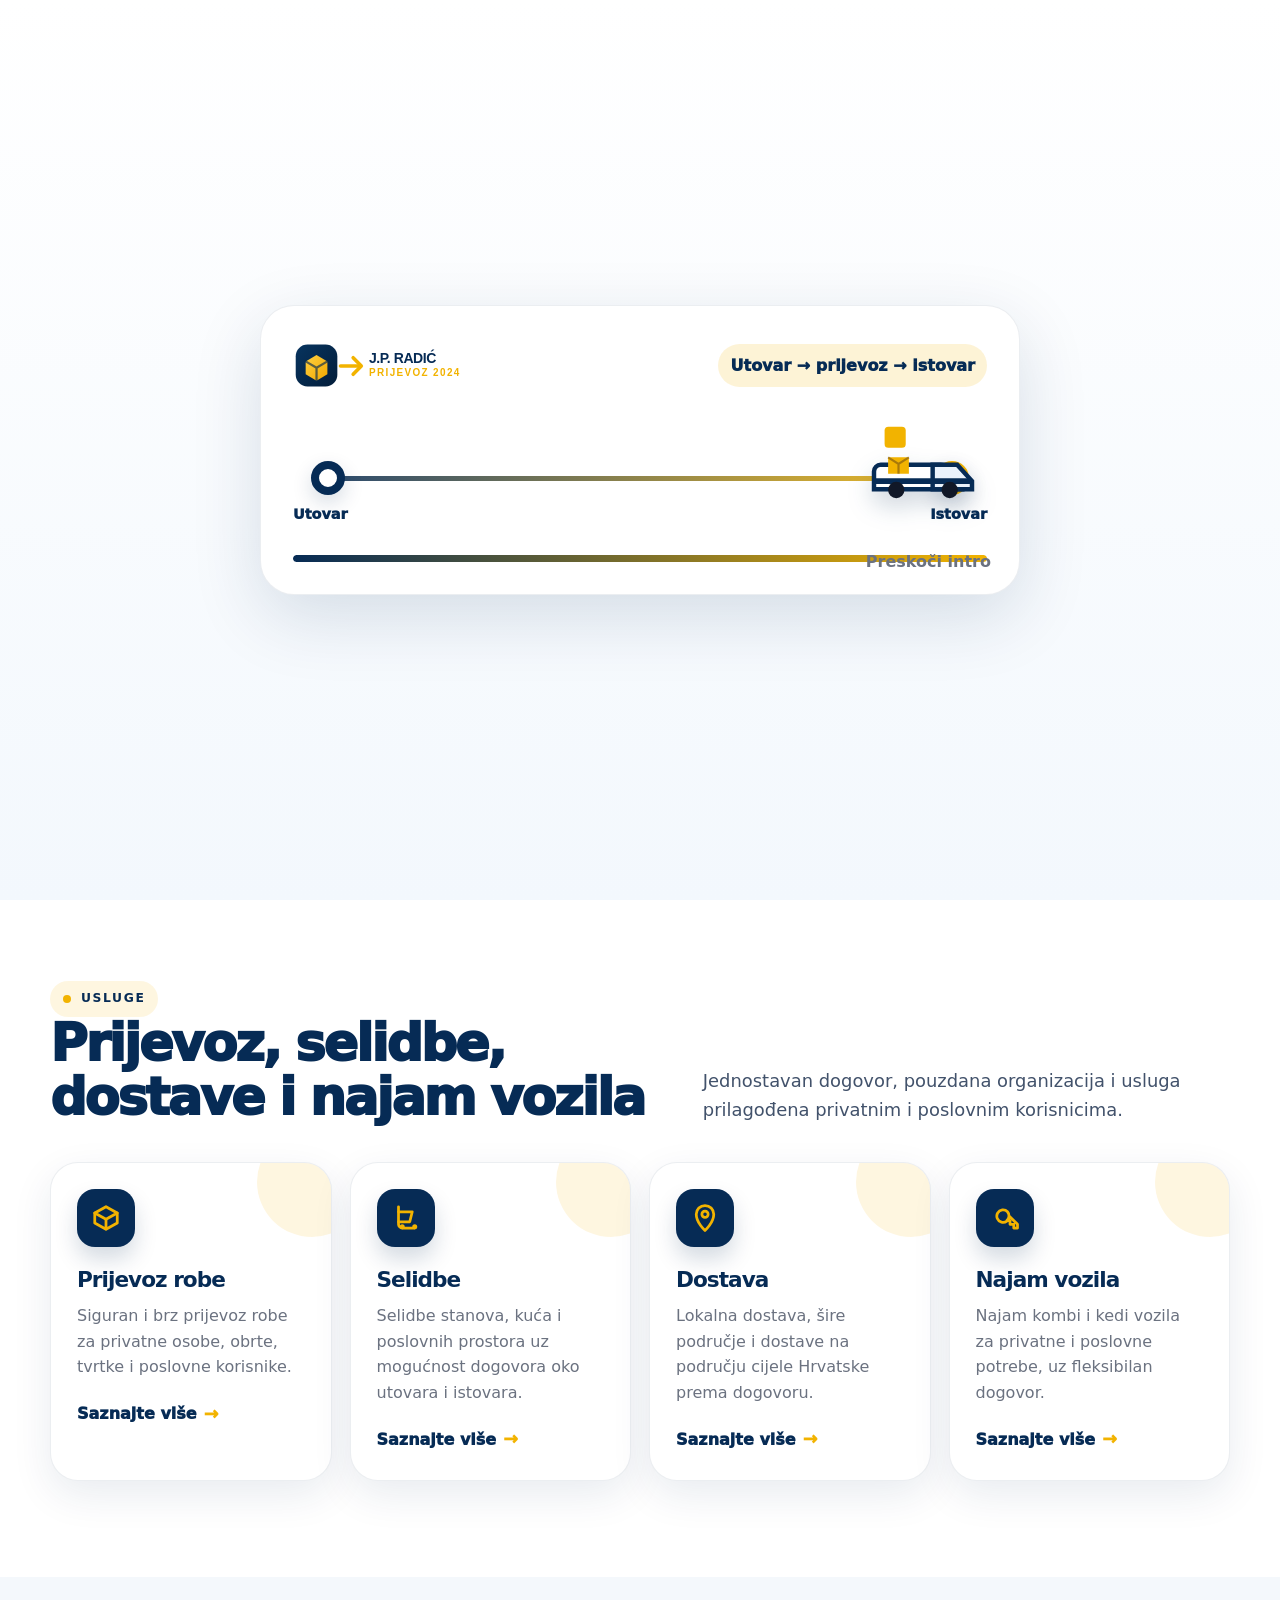
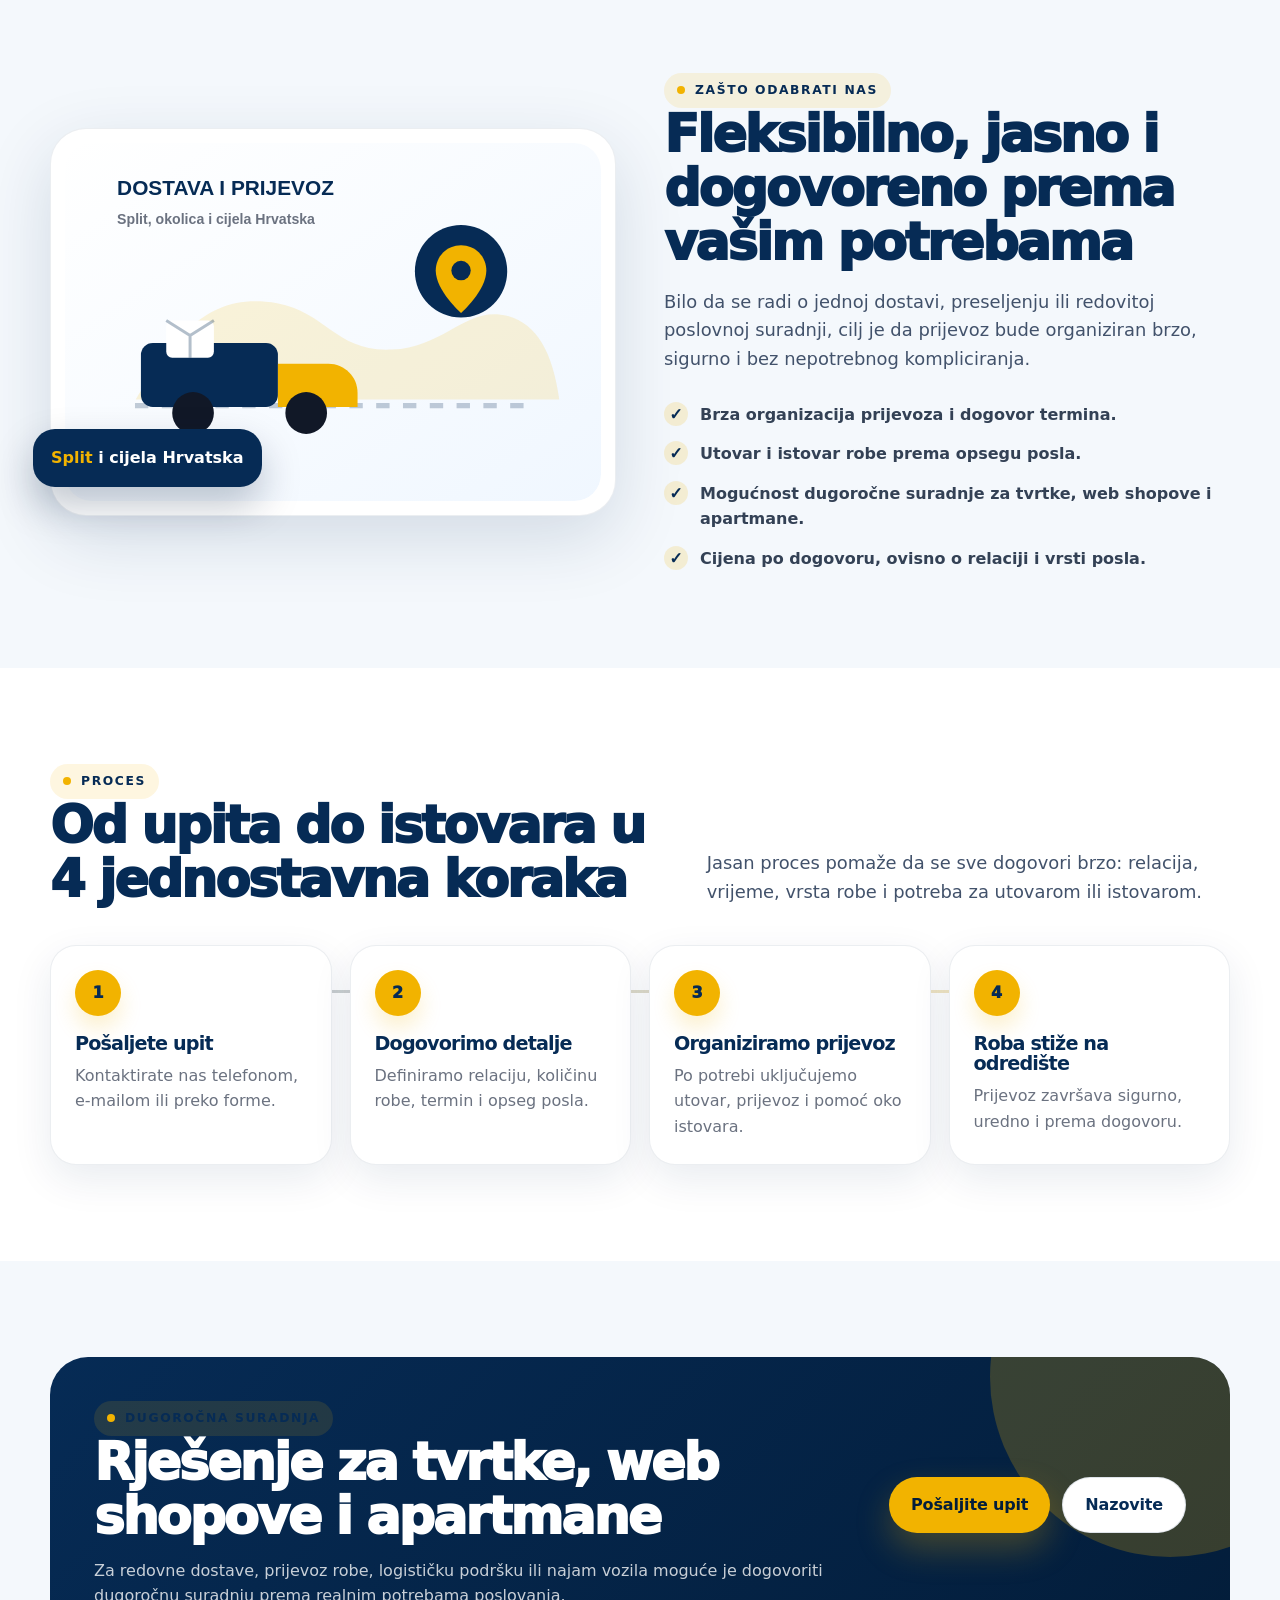
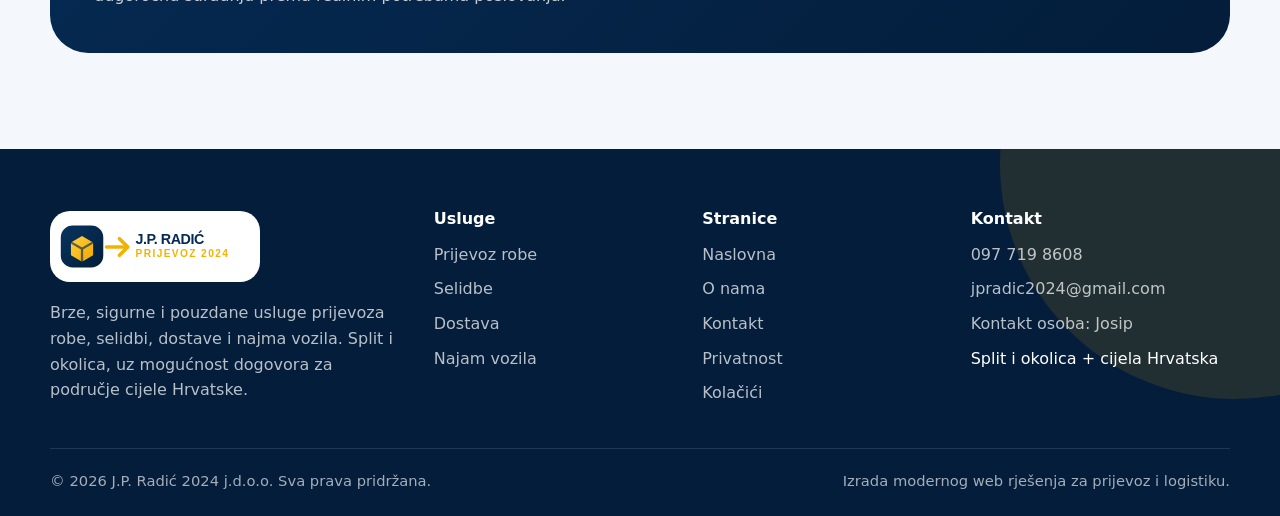
==== index.html @ 5c97f1b7 "1" ====
<!doctype html>
<html lang="hr">
<head>
  <meta charset="utf-8">
  <meta name="viewport" content="width=device-width, initial-scale=1">
  <title>J.P. Radić 2024 | Prijevoz robe, selidbe i najam vozila Split</title>
  <meta name="description" content="Prijevoz robe, selidbe, dostava, utovar i istovar te najam kombi i kedi vozila. Split, okolica i cijela Hrvatska.">
  <meta name="theme-color" content="#062B55">
  <meta property="og:title" content="J.P. Radić 2024 | Prijevoz robe, selidbe i najam vozila Split">
  <meta property="og:description" content="Prijevoz robe, selidbe, dostava, utovar i istovar te najam kombi i kedi vozila. Split, okolica i cijela Hrvatska.">
  <meta property="og:type" content="website">
  <link rel="icon" href="assets/img/favicon.svg" type="image/svg+xml">
  <link rel="preload" href="assets/img/logo.svg" as="image">
  <link rel="stylesheet" href="assets/css/style.css">
  <script type="application/ld+json">
  {
    "@context": "https://schema.org",
    "@type": "LocalBusiness",
    "name": "J.P. Radić 2024 j.d.o.o.",
    "description": "Prijevoz robe, selidbe, dostava i najam vozila u Splitu, okolici i cijeloj Hrvatskoj.",
    "telephone": "+385977198608",
    "email": "jpradic2024@gmail.com",
    "address": {"@type":"PostalAddress","addressLocality":"Split","addressCountry":"HR"},
    "areaServed": ["Split", "Hrvatska"],
    "url": "https://jpradic2024.hr/"
  }
  </script>
</head>
<body>

<div class="intro-loader" aria-label="Učitavanje web stranice">
  <div class="intro-card">
    <div class="intro-top">
      <img src="assets/img/logo.svg" alt="J.P. Radić 2024 logo">
      <span>Utovar → prijevoz → istovar</span>
    </div>
    <div class="route-track">
      <div class="route-line"></div>
      <div class="route-dot start"></div>
      <div class="route-dot end"></div>
      <div class="route-label left">Utovar</div>
      <div class="route-label right">Istovar</div>
      <div class="loader-van" aria-hidden="true">
        <div class="loader-package"></div>
        <svg viewBox="0 0 150 90" fill="none"><path d="M18 42h81c16 0 29 13 29 29v4H9V51c0-5 4-9 9-9Z" fill="#fff" stroke="#062B55" stroke-width="6"/><path d="M88 42h33l20 22v11H88V42Z" fill="#EAF2FB" stroke="#062B55" stroke-width="6"/><path d="M9 64h132" stroke="#062B55" stroke-width="8"/><circle cx="39" cy="76" r="11" fill="#111827"/><circle cx="111" cy="76" r="11" fill="#111827"/><path d="M28 32h28v22H28z" fill="#F2B300"/><path d="M28 32l14 9 14-9M42 41v13" stroke="#7A5410" stroke-width="3" opacity=".6"/></svg>
      </div>
    </div>
    <div class="loader-progress"><span></span></div>
    <button class="skip-intro" type="button">Preskoči intro</button>
  </div>
</div>


<a class="skip-link" href="#main">Preskoči na sadržaj</a>
<header class="site-header">
  <div class="container navbar">
    <a class="brand" href="index.html" aria-label="J.P. Radić 2024 - početna"><img src="assets/img/logo.svg" alt="J.P. Radić 2024 logo"></a>
    <nav class="desktop-nav" aria-label="Glavna navigacija"><a href="index.html" class="active">Naslovna</a><a href="usluge.html" class="">Usluge</a><a href="selidbe.html" class="">Selidbe</a><a href="najam-vozila.html" class="">Najam vozila</a><a href="o-nama.html" class="">O nama</a><a href="kontakt.html" class="">Kontakt</a></nav>
    <div class="nav-actions">
      <a class="btn btn-primary" href="tel:+385977198608"><svg viewBox="0 0 24 24" fill="none"><path d="M22 16.9v3a2 2 0 0 1-2.18 2 19.8 19.8 0 0 1-8.63-3.07 19.5 19.5 0 0 1-6-6A19.8 19.8 0 0 1 2.1 4.18 2 2 0 0 1 4.1 2h3a2 2 0 0 1 2 1.72c.13.95.35 1.88.66 2.77a2 2 0 0 1-.45 2.11L8.04 9.88a16 16 0 0 0 6.08 6.08l1.28-1.27a2 2 0 0 1 2.11-.45c.89.31 1.82.53 2.77.66A2 2 0 0 1 22 16.9z" stroke="currentColor" stroke-width="2.2" stroke-linecap="round" stroke-linejoin="round"/></svg> Nazovite odmah</a>
      <button class="menu-btn" aria-label="Otvori izbornik" aria-expanded="false"><span></span><span></span><span></span></button>
    </div>
  </div>
  <div class="mobile-panel">
    <div class="container">
      <a href="index.html">Naslovna<span>→</span></a><a href="usluge.html">Usluge<span>→</span></a><a href="selidbe.html">Selidbe<span>→</span></a><a href="najam-vozila.html">Najam vozila<span>→</span></a><a href="o-nama.html">O nama<span>→</span></a><a href="kontakt.html">Kontakt<span>→</span></a>
      <div class="mobile-cta">
        <a class="btn btn-primary" href="tel:+385977198608">Nazovite odmah</a>
        <a class="btn btn-secondary" href="kontakt.html">Pošaljite upit</a>
      </div>
    </div>
  </div>
</header>

<main id="main">

<section class="hero">
  <div class="container hero-grid">
    <div class="hero-copy reveal">
      <span class="eyebrow">Split i okolica + cijela Hrvatska</span>
      <h1>Brz, siguran i pouzdan <span class="accent">prijevoz robe</span></h1>
      <p class="lead">Prijevoz robe, selidbe, dostave, utovar i istovar te najam kombi i kedi vozila prema dogovoru i potrebama klijenta.</p>
      <div class="hero-cta">
        <a class="btn btn-primary" href="kontakt.html">Zatražite ponudu <svg viewBox="0 0 24 24" fill="none"><path d="M5 12h14M13 6l6 6-6 6" stroke="currentColor" stroke-width="2.2" stroke-linecap="round" stroke-linejoin="round"/></svg></a>
        <a class="btn btn-secondary" href="tel:+385977198608"><svg viewBox="0 0 24 24" fill="none"><path d="M22 16.9v3a2 2 0 0 1-2.18 2 19.8 19.8 0 0 1-8.63-3.07 19.5 19.5 0 0 1-6-6A19.8 19.8 0 0 1 2.1 4.18 2 2 0 0 1 4.1 2h3a2 2 0 0 1 2 1.72c.13.95.35 1.88.66 2.77a2 2 0 0 1-.45 2.11L8.04 9.88a16 16 0 0 0 6.08 6.08l1.28-1.27a2 2 0 0 1 2.11-.45c.89.31 1.82.53 2.77.66A2 2 0 0 1 22 16.9z" stroke="currentColor" stroke-width="2.2" stroke-linecap="round" stroke-linejoin="round"/></svg> 097 719 8608</a>
      </div>
      <div class="quick-stats">
        <div class="stat"><strong>Utovar i istovar</strong><small>dogovor prema opsegu</small></div>
        <div class="stat"><strong>Cijena po dogovoru</strong><small>jasno i fleksibilno</small></div>
        <div class="stat"><strong>Dugoročna suradnja</strong><small>tvrtke, web shopovi, apartmani</small></div>
        <div class="stat"><strong>Cijela Hrvatska</strong><small>lokalno i šire područje</small></div>
      </div>
    </div>
    <div class="hero-card reveal">
      <img src="assets/img/van-illustration.svg" alt="Bijeli kombi i paketi za prijevoz robe">
      <div class="hero-badge">Brzo <span>Sigurno</span> Pouzdano</div>
    </div>
  </div>
</section>

<section class="section" id="usluge">
  <div class="container">
    <div class="section-head reveal">
      <div>
        <span class="eyebrow">Usluge</span>
        <h2>Prijevoz, selidbe, dostave i najam vozila</h2>
      </div>
      <p class="lead">Jednostavan dogovor, pouzdana organizacija i usluga prilagođena privatnim i poslovnim korisnicima.</p>
    </div>
    <div class="cards">
      <article class="service-card reveal"><div class="icon"><svg viewBox="0 0 24 24" fill="none"><path d="m21 8-9-5-9 5 9 5 9-5Z" stroke="currentColor" stroke-width="2.2" stroke-linecap="round" stroke-linejoin="round"/><path d="M3 8v8l9 5 9-5V8M12 13v8" stroke="currentColor" stroke-width="2.2" stroke-linecap="round" stroke-linejoin="round"/></svg></div><h3>Prijevoz robe</h3><p>Siguran i brz prijevoz robe za privatne osobe, obrte, tvrtke i poslovne korisnike.</p><a class="card-link" href="usluge.html">Saznajte više <span>→</span></a></article>
      <article class="service-card reveal"><div class="icon"><svg viewBox="0 0 24 24" fill="none"><path d="M6 3v14a3 3 0 0 0 3 3h10" stroke="currentColor" stroke-width="2.2" stroke-linecap="round"/><path d="M6 7h11l-2 8H6" stroke="currentColor" stroke-width="2.2" stroke-linecap="round" stroke-linejoin="round"/><path d="M9 20a1 1 0 1 0 0-2 1 1 0 0 0 0 2ZM19 20a1 1 0 1 0 0-2 1 1 0 0 0 0 2Z" stroke="currentColor" stroke-width="2"/></svg></div><h3>Selidbe</h3><p>Selidbe stanova, kuća i poslovnih prostora uz mogućnost dogovora oko utovara i istovara.</p><a class="card-link" href="selidbe.html">Saznajte više <span>→</span></a></article>
      <article class="service-card reveal"><div class="icon"><svg viewBox="0 0 24 24" fill="none"><path d="M12 22s7-6.2 7-13a7 7 0 1 0-14 0c0 6.8 7 13 7 13Z" stroke="currentColor" stroke-width="2.2" stroke-linecap="round" stroke-linejoin="round"/><path d="M12 11.5a2.5 2.5 0 1 0 0-5 2.5 2.5 0 0 0 0 5Z" stroke="currentColor" stroke-width="2.2"/></svg></div><h3>Dostava</h3><p>Lokalna dostava, šire područje i dostave na području cijele Hrvatske prema dogovoru.</p><a class="card-link" href="usluge.html#dostava">Saznajte više <span>→</span></a></article>
      <article class="service-card reveal"><div class="icon"><svg viewBox="0 0 24 24" fill="none"><path d="M14 7a5 5 0 1 0 1.46 3.54L22 17v3h-3v-3h-3v-3h-2.54A5 5 0 0 0 14 7Z" stroke="currentColor" stroke-width="2.2" stroke-linecap="round" stroke-linejoin="round"/></svg></div><h3>Najam vozila</h3><p>Najam kombi i kedi vozila za privatne i poslovne potrebe, uz fleksibilan dogovor.</p><a class="card-link" href="najam-vozila.html">Saznajte više <span>→</span></a></article>
    </div>
  </div>
</section>

<section class="section soft">
  <div class="container split">
    <div class="image-frame reveal">
      <img src="assets/img/dostava-placeholder.svg" alt="Dostava i prijevoz robe na području Hrvatske">
      <div class="floating-note"><strong>Split</strong> i cijela Hrvatska</div>
    </div>
    <div class="reveal">
      <span class="eyebrow">Zašto odabrati nas</span>
      <h2>Fleksibilno, jasno i dogovoreno prema vašim potrebama</h2>
      <p class="lead" style="margin-top:18px">Bilo da se radi o jednoj dostavi, preseljenju ili redovitoj poslovnoj suradnji, cilj je da prijevoz bude organiziran brzo, sigurno i bez nepotrebnog kompliciranja.</p>
      <ul class="list-check">
        <li>Brza organizacija prijevoza i dogovor termina.</li>
        <li>Utovar i istovar robe prema opsegu posla.</li>
        <li>Mogućnost dugoročne suradnje za tvrtke, web shopove i apartmane.</li>
        <li>Cijena po dogovoru, ovisno o relaciji i vrsti posla.</li>
      </ul>
    </div>
  </div>
</section>

<section class="section">
  <div class="container">
    <div class="section-head reveal">
      <div><span class="eyebrow">Proces</span><h2>Od upita do istovara u 4 jednostavna koraka</h2></div>
      <p class="lead">Jasan proces pomaže da se sve dogovori brzo: relacija, vrijeme, vrsta robe i potreba za utovarom ili istovarom.</p>
    </div>
    <div class="process">
      <div class="step reveal"><div class="step-number">1</div><h3>Pošaljete upit</h3><p>Kontaktirate nas telefonom, e-mailom ili preko forme.</p></div>
      <div class="step reveal"><div class="step-number">2</div><h3>Dogovorimo detalje</h3><p>Definiramo relaciju, količinu robe, termin i opseg posla.</p></div>
      <div class="step reveal"><div class="step-number">3</div><h3>Organiziramo prijevoz</h3><p>Po potrebi uključujemo utovar, prijevoz i pomoć oko istovara.</p></div>
      <div class="step reveal"><div class="step-number">4</div><h3>Roba stiže na odredište</h3><p>Prijevoz završava sigurno, uredno i prema dogovoru.</p></div>
    </div>
  </div>
</section>

<section class="section soft">
  <div class="container">
    <div class="cta-band reveal">
      <div>
        <span class="eyebrow">Dugoročna suradnja</span>
        <h2>Rješenje za tvrtke, web shopove i apartmane</h2>
        <p>Za redovne dostave, prijevoz robe, logističku podršku ili najam vozila moguće je dogovoriti dugoročnu suradnju prema realnim potrebama poslovanja.</p>
      </div>
      <div class="cta-actions">
        <a class="btn btn-primary" href="kontakt.html">Pošaljite upit</a>
        <a class="btn btn-ghost" href="tel:+385977198608">Nazovite</a>
      </div>
    </div>
  </div>
</section>
</main>
<footer class="site-footer">
  <div class="container">
    <div class="footer-grid">
      <div>
        <img class="footer-logo" src="assets/img/logo.svg" alt="J.P. Radić 2024 logo">
        <p style="margin-top:18px">Brze, sigurne i pouzdane usluge prijevoza robe, selidbi, dostave i najma vozila. Split i okolica, uz mogućnost dogovora za područje cijele Hrvatske.</p>
      </div>
      <div>
        <h3>Usluge</h3>
        <div class="footer-links">
          <a href="usluge.html">Prijevoz robe</a>
          <a href="selidbe.html">Selidbe</a>
          <a href="usluge.html#dostava">Dostava</a>
          <a href="najam-vozila.html">Najam vozila</a>
        </div>
      </div>
      <div>
        <h3>Stranice</h3>
        <div class="footer-links">
          <a href="index.html">Naslovna</a>
          <a href="o-nama.html">O nama</a>
          <a href="kontakt.html">Kontakt</a>
          <a href="privatnost.html">Privatnost</a>
          <a href="kolacici.html">Kolačići</a>
        </div>
      </div>
      <div>
        <h3>Kontakt</h3>
        <div class="footer-links">
          <a href="tel:+385977198608">097 719 8608</a>
          <a href="mailto:jpradic2024@gmail.com">jpradic2024@gmail.com</a>
          <a href="kontakt.html">Kontakt osoba: Josip</a>
          <span>Split i okolica + cijela Hrvatska</span>
        </div>
      </div>
    </div>
    <div class="footer-bottom">
      <span>© 2026 J.P. Radić 2024 j.d.o.o. Sva prava pridržana.</span>
      <span>Izrada modernog web rješenja za prijevoz i logistiku.</span>
    </div>
  </div>
</footer>
<div class="sticky-mobile-actions">
  <a href="tel:+385977198608">Poziv</a>
  <a href="https://wa.me/385977198608" target="_blank" rel="noopener">WhatsApp</a>
  <a href="mailto:jpradic2024@gmail.com">E-mail</a>
</div>
<script src="assets/js/main.js"></script>
</body>
</html>
---- assets/css/style.css ----
:root{
  --navy:#062B55;
  --navy-2:#031D3A;
  --gold:#F2B300;
  --gold-2:#FFD041;
  --ink:#111827;
  --muted:#6B7280;
  --soft:#F4F8FC;
  --line:#E5EEF7;
  --white:#FFFFFF;
  --radius:28px;
  --shadow:0 22px 70px rgba(6,43,85,.14);
  --shadow-soft:0 14px 40px rgba(6,43,85,.09);
  --max:1180px;
}
*{box-sizing:border-box}
html{scroll-behavior:smooth}
body{
  margin:0;
  font-family:Inter, ui-sans-serif, system-ui, -apple-system, BlinkMacSystemFont, "Segoe UI", Arial, sans-serif;
  color:var(--ink);
  background:var(--white);
  line-height:1.6;
  overflow-x:hidden;
}
a{color:inherit;text-decoration:none}
img{max-width:100%;display:block}
button,input,textarea,select{font:inherit}
.skip-link{position:absolute;top:-80px;left:16px;background:var(--navy);color:#fff;padding:12px 16px;border-radius:12px;z-index:9999}.skip-link:focus{top:16px}
.container{width:min(var(--max),calc(100% - 40px));margin-inline:auto}
.eyebrow{display:inline-flex;align-items:center;gap:10px;font-weight:900;letter-spacing:.13em;text-transform:uppercase;font-size:.77rem;color:var(--navy);background:rgba(242,179,0,.12);padding:8px 13px;border-radius:999px}.eyebrow:before{content:"";width:8px;height:8px;border-radius:50%;background:var(--gold)}
h1,h2,h3{line-height:1.05;margin:0;color:var(--navy);letter-spacing:-.045em}h1{font-size:clamp(2.6rem,6vw,5.95rem);font-weight:950}h2{font-size:clamp(2rem,4vw,4rem);font-weight:950}h3{font-size:clamp(1.25rem,2vw,1.75rem);font-weight:900}p{margin:0;color:var(--muted)}
.lead{font-size:clamp(1.03rem,1.4vw,1.22rem);max-width:720px;color:#42526b}.accent{color:var(--gold)}.navy{color:var(--navy)}
.btn{display:inline-flex;align-items:center;justify-content:center;gap:10px;border:0;border-radius:999px;padding:14px 22px;font-weight:900;letter-spacing:-.01em;cursor:pointer;transition:transform .25s ease,box-shadow .25s ease,background .25s ease;white-space:nowrap}.btn:hover{transform:translateY(-2px)}.btn-primary{background:var(--gold);color:var(--navy-2);box-shadow:0 16px 34px rgba(242,179,0,.26)}.btn-primary:hover{box-shadow:0 20px 44px rgba(242,179,0,.36)}.btn-secondary{background:var(--navy);color:#fff;box-shadow:0 16px 34px rgba(6,43,85,.18)}.btn-ghost{background:#fff;color:var(--navy);border:1px solid rgba(6,43,85,.13)}.btn svg{width:18px;height:18px;flex:0 0 18px}.btn.full{width:100%}
.site-header{position:sticky;top:0;z-index:50;background:rgba(255,255,255,.86);backdrop-filter:blur(18px);border-bottom:1px solid rgba(6,43,85,.08)}
.navbar{height:84px;display:flex;align-items:center;justify-content:space-between;gap:20px}.brand{display:flex;align-items:center;gap:12px;min-width:212px}.brand img{width:190px;height:auto}.desktop-nav{display:flex;align-items:center;gap:7px;background:rgba(244,248,252,.82);padding:7px;border-radius:999px}.desktop-nav a{font-size:.93rem;font-weight:850;color:var(--navy);padding:10px 14px;border-radius:999px;transition:background .2s ease,color .2s ease}.desktop-nav a:hover,.desktop-nav a.active{background:#fff;color:var(--navy-2);box-shadow:0 8px 20px rgba(6,43,85,.08)}.nav-actions{display:flex;align-items:center;gap:10px}.menu-btn{display:none;width:48px;height:48px;border:0;border-radius:50%;background:var(--navy);color:#fff;cursor:pointer}.menu-btn span{display:block;width:20px;height:2px;background:#fff;margin:5px auto;border-radius:99px;transition:.25s}.menu-open .menu-btn span:nth-child(1){transform:translateY(7px) rotate(45deg)}.menu-open .menu-btn span:nth-child(2){opacity:0}.menu-open .menu-btn span:nth-child(3){transform:translateY(-7px) rotate(-45deg)}.mobile-panel{display:none;position:fixed;top:84px;left:0;right:0;background:#fff;border-bottom:1px solid var(--line);box-shadow:0 30px 70px rgba(6,43,85,.14);padding:18px 20px 26px}.mobile-panel a{display:flex;align-items:center;justify-content:space-between;padding:15px 2px;border-bottom:1px solid var(--line);font-weight:900;color:var(--navy)}.mobile-panel .mobile-cta{margin-top:18px;display:grid;gap:10px}
.hero{position:relative;isolation:isolate;overflow:hidden;background:radial-gradient(circle at 85% 20%,rgba(242,179,0,.22),transparent 33%),linear-gradient(180deg,#fff 0%,#f7fbff 100%);padding:70px 0 34px}.hero:before{content:"";position:absolute;inset:auto -10% -38% auto;width:560px;height:560px;background:var(--gold);opacity:.1;border-radius:50%;z-index:-1}.hero-grid{display:grid;grid-template-columns:1.02fr .98fr;gap:48px;align-items:center}.hero-copy{padding:28px 0}.hero-copy h1{margin-top:22px}.hero-copy .lead{margin-top:22px}.hero-cta{display:flex;align-items:center;gap:12px;flex-wrap:wrap;margin-top:32px}.hero-card{position:relative;background:#fff;border:1px solid rgba(6,43,85,.08);border-radius:36px;box-shadow:var(--shadow);padding:18px;overflow:hidden}.hero-card img{border-radius:28px}.hero-badge{position:absolute;right:36px;bottom:32px;background:var(--navy);color:#fff;border:4px solid #fff;border-radius:28px;padding:16px 18px;box-shadow:0 16px 35px rgba(3,29,58,.25);font-weight:950;line-height:1.08;text-transform:uppercase;transform:rotate(-3deg)}.hero-badge span{display:block;color:var(--gold)}.quick-stats{display:grid;grid-template-columns:repeat(4,1fr);gap:14px;margin-top:34px}.stat{background:#fff;border:1px solid rgba(6,43,85,.08);border-radius:22px;padding:17px 18px;box-shadow:var(--shadow-soft)}.stat strong{display:block;color:var(--navy);font-size:1rem;line-height:1.15}.stat small{display:block;color:var(--muted);font-weight:700;margin-top:5px}.section{padding:96px 0}.section.soft{background:var(--soft)}.section-head{display:flex;align-items:flex-end;justify-content:space-between;gap:32px;margin-bottom:38px}.section-head .lead{max-width:590px}.cards{display:grid;grid-template-columns:repeat(4,1fr);gap:18px}.service-card,.feature-card,.vehicle-card,.contact-card,.quote-card{background:#fff;border:1px solid rgba(6,43,85,.08);border-radius:var(--radius);box-shadow:var(--shadow-soft);padding:26px;position:relative;overflow:hidden;transition:transform .28s ease,box-shadow .28s ease,border-color .28s ease}.service-card:hover,.feature-card:hover,.vehicle-card:hover,.contact-card:hover{transform:translateY(-6px);box-shadow:var(--shadow);border-color:rgba(242,179,0,.35)}.service-card:after{content:"";position:absolute;right:-36px;top:-36px;width:110px;height:110px;border-radius:50%;background:rgba(242,179,0,.12)}.icon{width:58px;height:58px;border-radius:18px;background:var(--navy);color:var(--gold);display:grid;place-items:center;margin-bottom:22px;box-shadow:0 12px 22px rgba(6,43,85,.17)}.icon svg{width:30px;height:30px}.service-card h3{font-size:1.35rem}.service-card p{margin-top:11px}.card-link{display:inline-flex;align-items:center;gap:7px;margin-top:20px;font-weight:950;color:var(--navy)}.card-link span{color:var(--gold);font-size:1.1em}.split{display:grid;grid-template-columns:1fr 1fr;gap:48px;align-items:center}.image-frame{border-radius:36px;background:#fff;box-shadow:var(--shadow);padding:14px;border:1px solid rgba(6,43,85,.08);position:relative}.image-frame img{border-radius:26px}.floating-note{position:absolute;left:-18px;bottom:28px;background:var(--navy);color:#fff;border-radius:22px;padding:16px 18px;box-shadow:0 18px 38px rgba(3,29,58,.25);font-weight:900}.floating-note strong{color:var(--gold)}.list-check{display:grid;gap:14px;margin:28px 0 0;padding:0;list-style:none}.list-check li{display:flex;gap:12px;align-items:flex-start;color:#334155;font-weight:700}.list-check li:before{content:"✓";display:grid;place-items:center;width:24px;height:24px;flex:0 0 24px;border-radius:50%;background:rgba(242,179,0,.16);color:var(--navy);font-weight:950}.process{display:grid;grid-template-columns:repeat(4,1fr);gap:18px;position:relative}.process:before{content:"";position:absolute;left:10%;right:10%;top:45px;height:3px;background:linear-gradient(90deg,var(--navy),var(--gold));opacity:.25}.step{position:relative;background:#fff;border:1px solid rgba(6,43,85,.08);border-radius:26px;padding:24px;box-shadow:var(--shadow-soft);z-index:1}.step-number{width:46px;height:46px;border-radius:50%;display:grid;place-items:center;background:var(--gold);color:var(--navy);font-weight:950;margin-bottom:18px;box-shadow:0 12px 22px rgba(242,179,0,.2)}.step h3{font-size:1.2rem}.step p{margin-top:9px}.cta-band{border-radius:38px;background:linear-gradient(135deg,var(--navy),var(--navy-2));color:#fff;padding:44px;display:grid;grid-template-columns:1.4fr .6fr;gap:22px;align-items:center;position:relative;overflow:hidden}.cta-band:before{content:"";position:absolute;right:-120px;top:-160px;width:360px;height:360px;border-radius:50%;background:var(--gold);opacity:.22}.cta-band h2{color:#fff}.cta-band p{color:rgba(255,255,255,.78);margin-top:14px}.cta-actions{display:flex;gap:12px;justify-content:flex-end;flex-wrap:wrap;position:relative}.page-hero{padding:76px 0 62px;background:radial-gradient(circle at 88% 15%,rgba(242,179,0,.2),transparent 28%),linear-gradient(180deg,#fff,#f7fbff);overflow:hidden}.page-hero-grid{display:grid;grid-template-columns:1.1fr .9fr;gap:48px;align-items:center}.breadcrumb{font-size:.9rem;color:var(--muted);font-weight:750;margin-bottom:20px}.breadcrumb a{color:var(--navy)}.page-hero h1{font-size:clamp(2.4rem,5vw,5rem)}.page-hero .lead{margin-top:20px}.mini-card-grid{display:grid;grid-template-columns:repeat(3,1fr);gap:16px;margin-top:30px}.mini-card{background:#fff;border:1px solid rgba(6,43,85,.08);border-radius:22px;padding:18px;box-shadow:var(--shadow-soft)}.mini-card strong{display:block;color:var(--navy);font-weight:950}.mini-card span{display:block;color:var(--muted);font-size:.93rem;font-weight:700;margin-top:4px}.service-detail{display:grid;grid-template-columns:1fr 1.2fr;gap:28px;align-items:center;background:#fff;border:1px solid rgba(6,43,85,.08);border-radius:34px;padding:24px;box-shadow:var(--shadow-soft);margin-bottom:20px}.service-detail:nth-child(even){grid-template-columns:1.2fr 1fr}.service-detail:nth-child(even) .service-media{order:2}.service-media{min-height:280px;border-radius:26px;background:#f4f8fc;overflow:hidden}.service-detail h2{font-size:clamp(1.8rem,3vw,3rem)}.service-detail p{margin-top:14px}.service-detail .btn{margin-top:24px}.two-col{display:grid;grid-template-columns:1fr 1fr;gap:20px}.feature-grid{display:grid;grid-template-columns:repeat(3,1fr);gap:18px}.feature-card h3{font-size:1.25rem;margin-top:6px}.feature-card p{margin-top:10px}.vehicle-grid{display:grid;grid-template-columns:repeat(2,1fr);gap:20px}.vehicle-card{padding:0}.vehicle-card img{border-radius:28px 28px 0 0}.vehicle-card-body{padding:26px}.vehicle-meta{display:flex;gap:8px;flex-wrap:wrap;margin-top:18px}.tag{display:inline-flex;align-items:center;border-radius:999px;padding:7px 10px;background:rgba(6,43,85,.07);color:var(--navy);font-size:.85rem;font-weight:900}.contact-grid{display:grid;grid-template-columns:.88fr 1.12fr;gap:28px;align-items:start}.contact-list{display:grid;gap:14px;margin-top:20px}.contact-item{display:flex;gap:14px;align-items:center;background:#fff;border:1px solid rgba(6,43,85,.08);border-radius:22px;padding:16px;box-shadow:var(--shadow-soft)}.contact-item .icon{width:48px;height:48px;border-radius:16px;margin:0;flex:0 0 48px}.contact-item strong{display:block;color:var(--navy);font-weight:950}.contact-item span{display:block;color:var(--muted);font-weight:700}.form-card{background:#fff;border:1px solid rgba(6,43,85,.08);border-radius:34px;padding:28px;box-shadow:var(--shadow)}.form-grid{display:grid;grid-template-columns:1fr 1fr;gap:14px}.field{display:grid;gap:7px}.field.full{grid-column:1/-1}.field label{font-weight:900;color:var(--navy);font-size:.94rem}.field input,.field textarea,.field select{width:100%;border:1px solid #d7e3ef;background:#fbfdff;border-radius:16px;padding:14px 15px;color:var(--ink);outline:none;transition:border-color .2s ease,box-shadow .2s ease}.field input:focus,.field textarea:focus,.field select:focus{border-color:var(--gold);box-shadow:0 0 0 4px rgba(242,179,0,.15)}.field textarea{min-height:130px;resize:vertical}.form-note{font-size:.9rem;color:var(--muted);font-weight:700;margin-top:12px}.site-footer{background:var(--navy-2);color:#fff;padding:62px 0 24px;position:relative;overflow:hidden}.site-footer:before{content:"";position:absolute;right:-190px;top:-220px;width:470px;height:470px;border-radius:50%;background:var(--gold);opacity:.12}.footer-grid{display:grid;grid-template-columns:1.2fr .8fr .8fr .9fr;gap:38px;position:relative}.footer-logo{width:210px;background:#fff;border-radius:20px;padding:8px}.site-footer p,.site-footer a{color:rgba(255,255,255,.72)}.site-footer h3{color:#fff;font-size:1rem;letter-spacing:0;margin-bottom:14px}.footer-links{display:grid;gap:9px}.footer-links a:hover{color:var(--gold)}.footer-bottom{border-top:1px solid rgba(255,255,255,.12);margin-top:42px;padding-top:20px;display:flex;align-items:center;justify-content:space-between;gap:16px;color:rgba(255,255,255,.64);font-size:.92rem;position:relative}.legal-content{max-width:860px}.legal-content h2{font-size:2rem;margin-top:34px}.legal-content p,.legal-content li{color:#43546b}.legal-content ul{padding-left:20px}.intro-loader{position:fixed;inset:0;background:linear-gradient(180deg,#fff,#f3f8fd);display:grid;place-items:center;z-index:9998;transition:opacity .55s ease,visibility .55s ease}.intro-loader.is-hidden{opacity:0;visibility:hidden}.intro-card{width:min(760px,calc(100% - 32px));background:#fff;border:1px solid rgba(6,43,85,.08);box-shadow:var(--shadow);border-radius:34px;padding:32px;position:relative;overflow:hidden}.intro-top{display:flex;justify-content:space-between;align-items:center;gap:20px;margin-bottom:26px}.intro-top img{width:190px}.intro-top span{font-weight:950;color:var(--navy);background:rgba(242,179,0,.16);padding:9px 12px;border-radius:999px}.route-track{position:relative;height:120px;margin-top:4px}.route-line{position:absolute;left:34px;right:34px;top:57px;height:5px;background:linear-gradient(90deg,var(--navy),var(--gold));border-radius:999px;opacity:.85}.route-dot{position:absolute;top:42px;width:34px;height:34px;border-radius:50%;background:#fff;border:8px solid var(--navy);box-shadow:0 8px 20px rgba(6,43,85,.16)}.route-dot.start{left:18px}.route-dot.end{right:18px;border-color:var(--gold)}.route-label{position:absolute;top:84px;font-weight:950;color:var(--navy);font-size:.9rem}.route-label.left{left:0}.route-label.right{right:0}.loader-van{position:absolute;left:22px;top:12px;width:116px;height:72px;animation:driveAcross 2.25s cubic-bezier(.62,.02,.22,1) forwards}.loader-van svg{width:100%;height:100%;filter:drop-shadow(0 12px 12px rgba(6,43,85,.18))}.loader-package{position:absolute;left:18px;top:-6px;width:22px;height:22px;background:var(--gold);border-radius:4px;animation:packageBounce .48s ease-in-out infinite alternate}.loader-progress{height:7px;background:#e7eef7;border-radius:999px;overflow:hidden;margin-top:16px}.loader-progress span{display:block;height:100%;width:0;background:linear-gradient(90deg,var(--navy),var(--gold));border-radius:999px;animation:loadBar 2.2s ease forwards}.skip-intro{position:absolute;right:22px;bottom:18px;border:0;background:transparent;color:var(--muted);font-weight:850;cursor:pointer}.reveal{opacity:0;transform:translateY(22px);transition:opacity .7s ease,transform .7s ease}.reveal.in-view{opacity:1;transform:translateY(0)}.sticky-mobile-actions{display:none;position:fixed;left:12px;right:12px;bottom:12px;z-index:55;background:#fff;border:1px solid rgba(6,43,85,.1);border-radius:999px;padding:8px;box-shadow:0 18px 40px rgba(6,43,85,.18);grid-template-columns:repeat(3,1fr);gap:6px}.sticky-mobile-actions a{display:flex;align-items:center;justify-content:center;gap:6px;font-size:.88rem;font-weight:950;border-radius:999px;padding:10px 8px;background:var(--soft);color:var(--navy)}.sticky-mobile-actions a:first-child{background:var(--gold);color:var(--navy-2)}
@keyframes driveAcross{0%{transform:translateX(0)}72%{transform:translateX(calc(min(760px,100vw - 32px) - 210px))}100%{transform:translateX(calc(min(760px,100vw - 32px) - 210px)) scale(.96)}}
@keyframes packageBounce{from{transform:translateY(0) rotate(-5deg)}to{transform:translateY(-6px) rotate(4deg)}}
@keyframes loadBar{to{width:100%}}
@media (prefers-reduced-motion:reduce){*,*::before,*::after{animation-duration:.01ms!important;animation-iteration-count:1!important;scroll-behavior:auto!important;transition-duration:.01ms!important}.intro-loader{display:none!important}.reveal{opacity:1;transform:none}}
@media (max-width:1050px){.desktop-nav,.nav-actions .btn{display:none}.menu-btn{display:block}.mobile-panel{display:block;transform:translateY(-16px);opacity:0;visibility:hidden;transition:.25s ease}.menu-open .mobile-panel{transform:translateY(0);opacity:1;visibility:visible}.hero-grid,.page-hero-grid,.split,.contact-grid{grid-template-columns:1fr}.quick-stats{grid-template-columns:repeat(2,1fr)}.cards{grid-template-columns:repeat(2,1fr)}.process,.feature-grid{grid-template-columns:repeat(2,1fr)}.service-detail,.service-detail:nth-child(even){grid-template-columns:1fr}.service-detail:nth-child(even) .service-media{order:0}.footer-grid{grid-template-columns:1fr 1fr}.cta-band{grid-template-columns:1fr}.cta-actions{justify-content:flex-start}.hero-card{max-width:720px}.mini-card-grid{grid-template-columns:repeat(2,1fr)}}
@media (max-width:720px){.container{width:min(100% - 28px,var(--max))}.navbar{height:76px}.brand img{width:165px}.mobile-panel{top:76px}.hero{padding:42px 0 28px}.section{padding:72px 0}.section-head{display:block}.section-head .lead{margin-top:14px}.cards,.process,.feature-grid,.vehicle-grid,.two-col,.mini-card-grid,.form-grid,.quick-stats{grid-template-columns:1fr}.hero-cta .btn{width:100%}.hero-badge{right:22px;bottom:22px;font-size:.88rem}.floating-note{left:16px;right:16px;bottom:18px}.cta-band{padding:30px 22px;border-radius:30px}.footer-grid{grid-template-columns:1fr}.footer-bottom{display:block}.sticky-mobile-actions{display:grid}.site-footer{padding-bottom:92px}.page-hero{padding:48px 0}.intro-card{padding:22px}.intro-top{display:block}.intro-top img{width:175px;margin-bottom:12px}.route-track{height:116px}.loader-van{width:96px}.route-label{font-size:.8rem}@keyframes driveAcross{0%{transform:translateX(0)}72%{transform:translateX(calc(100vw - 165px))}100%{transform:translateX(calc(100vw - 165px)) scale(.96)}}}
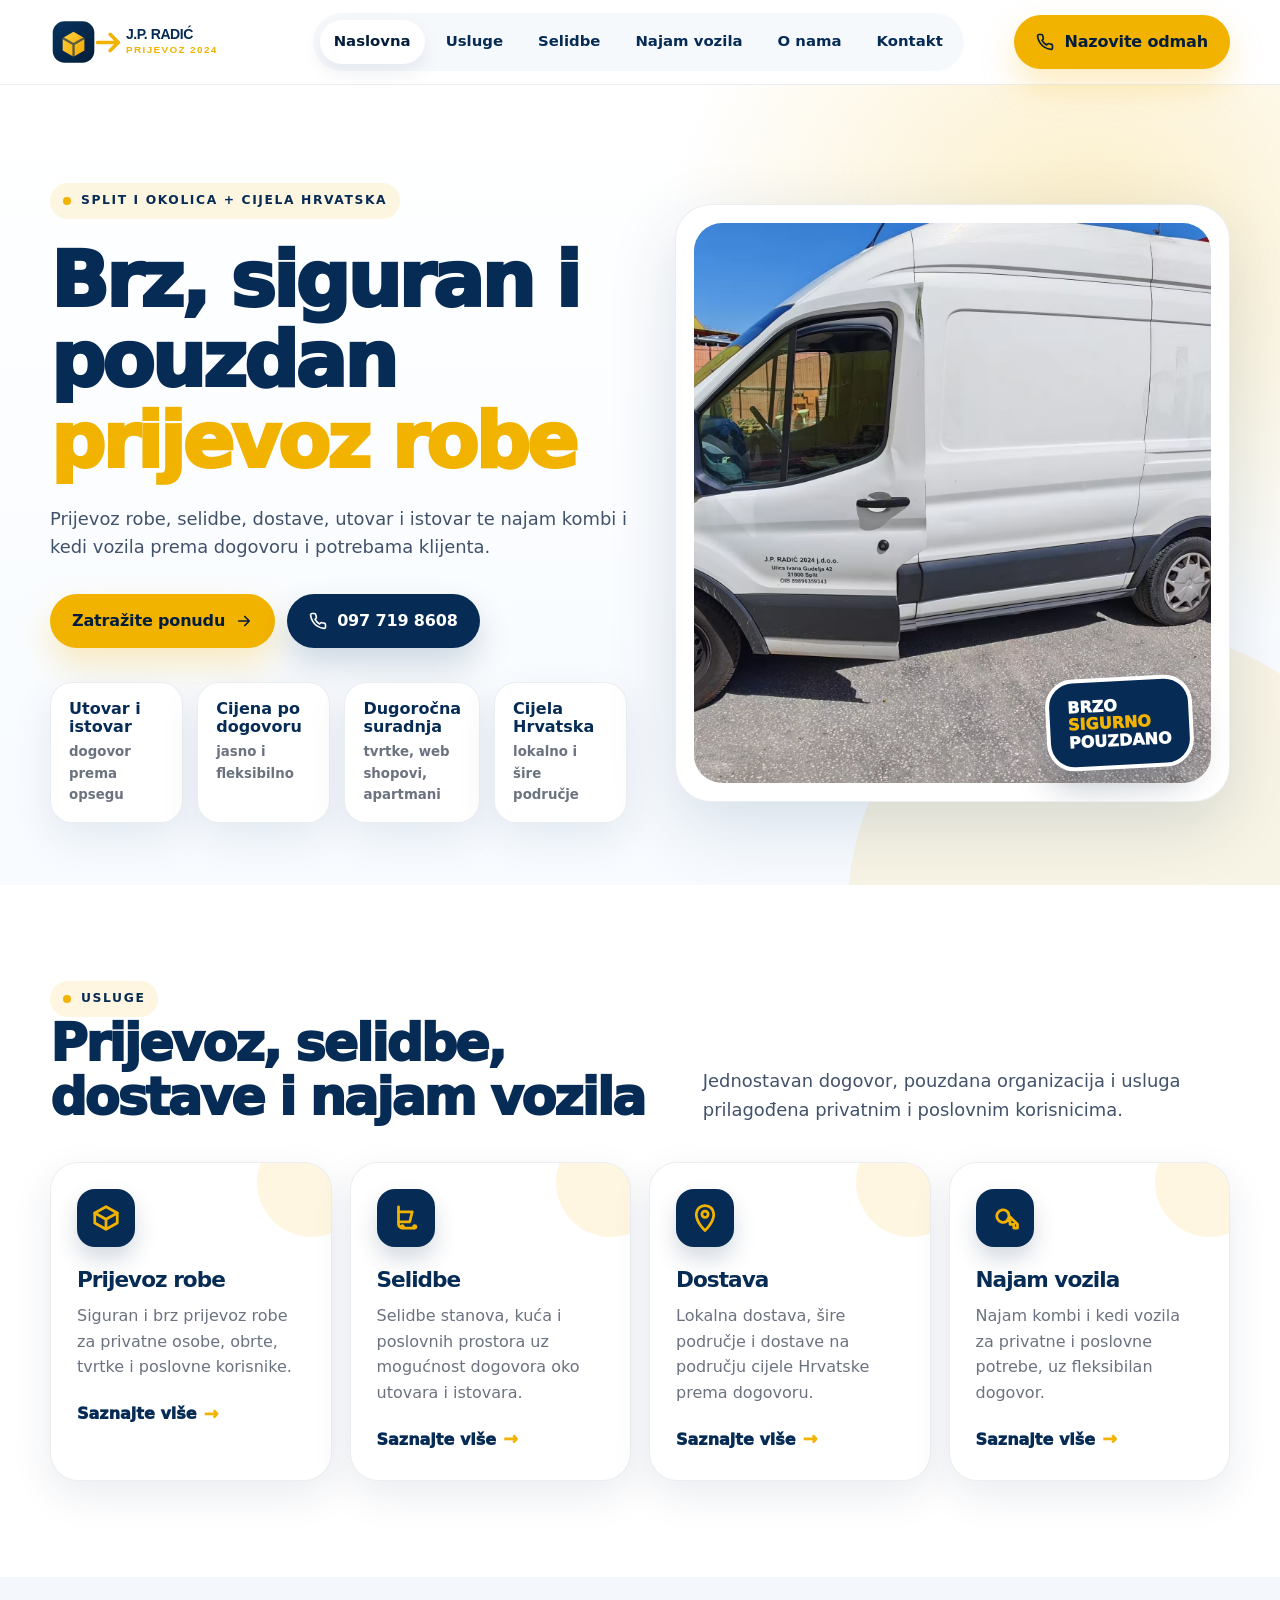
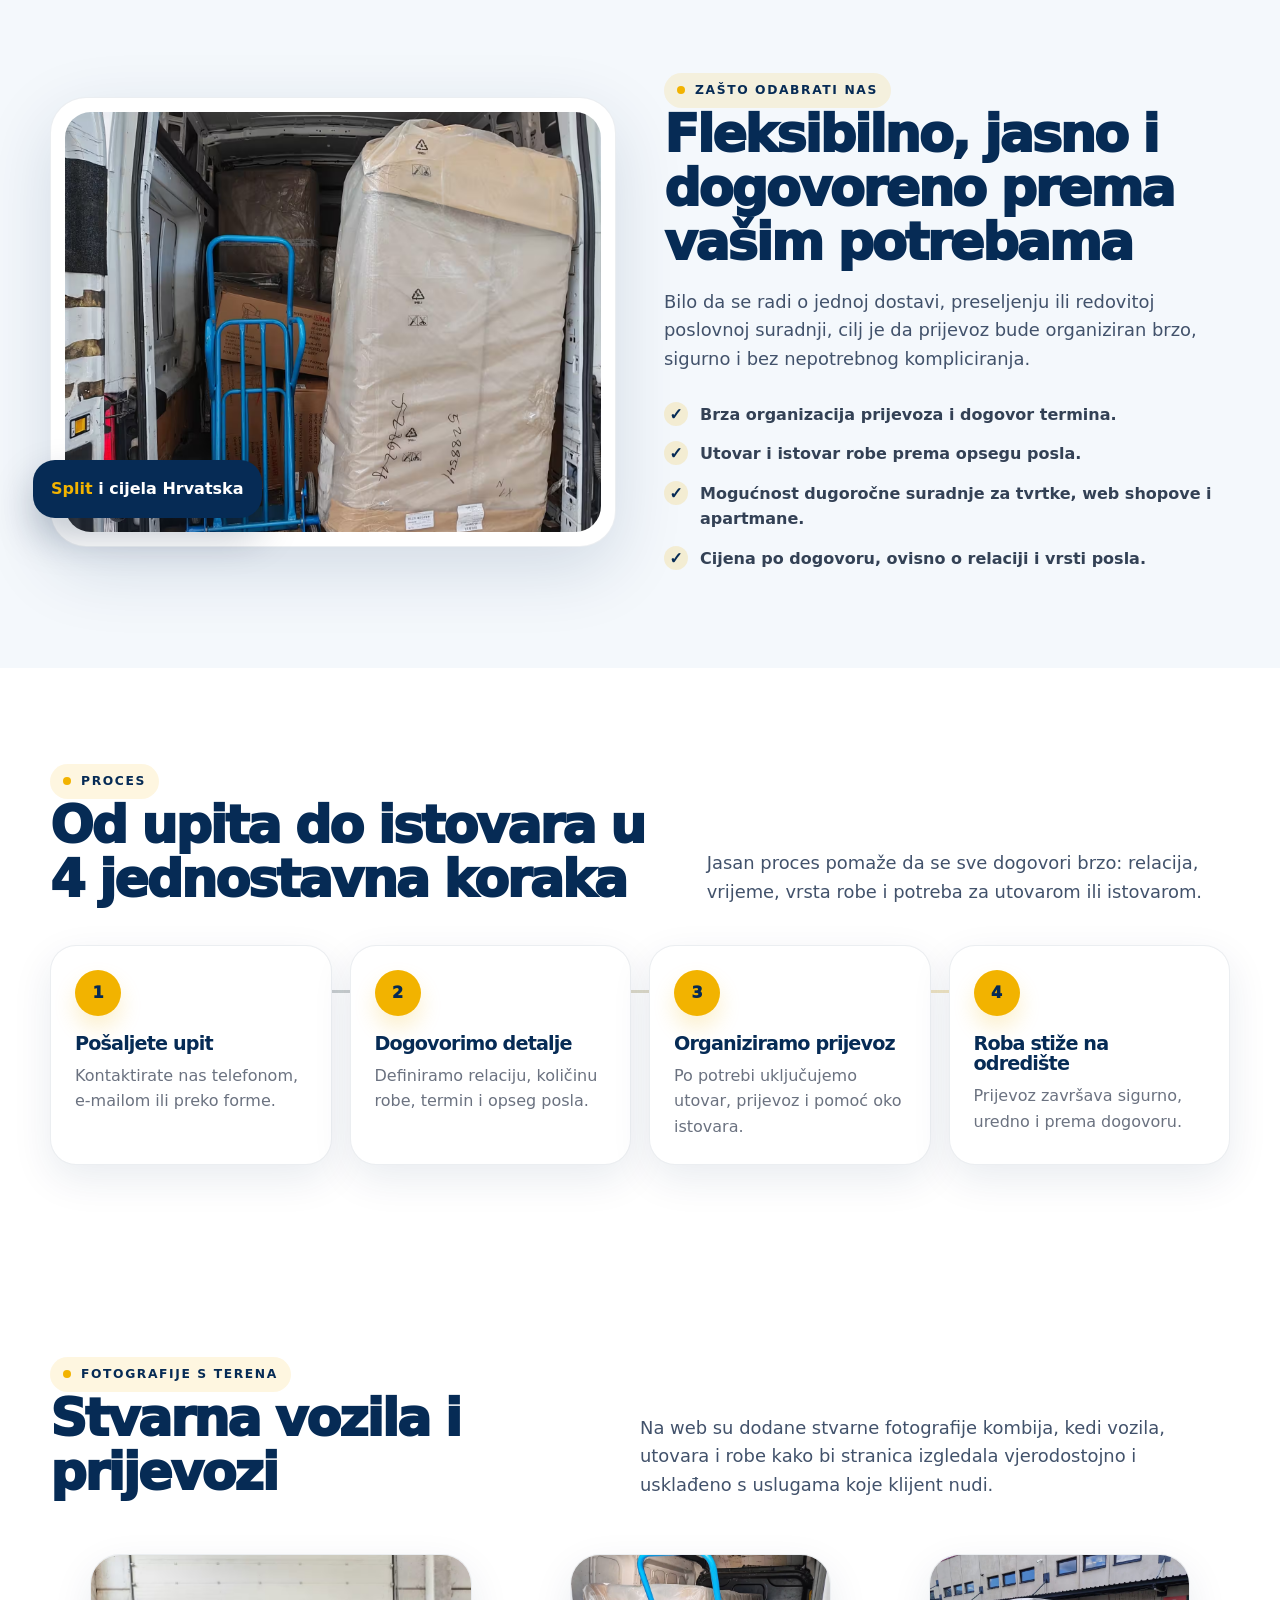
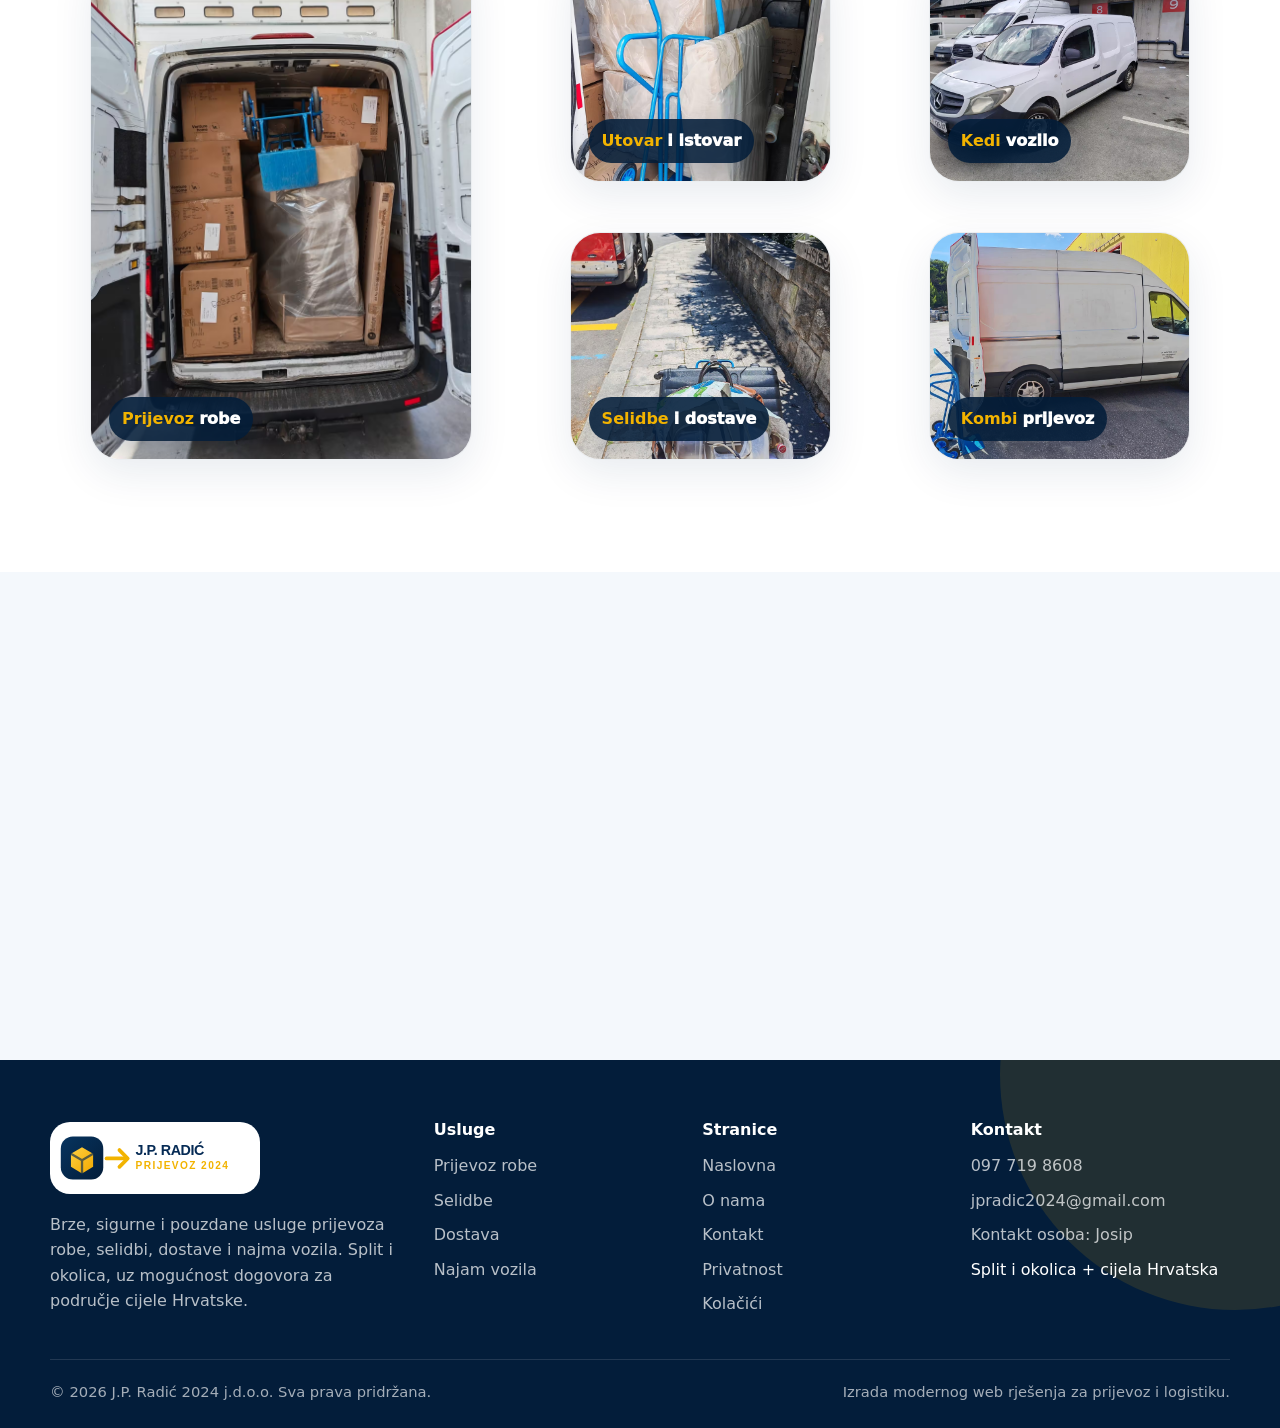
==== commit ec3607c4: "3" ====
--- a/index.html
+++ b/index.html
@@ -50,7 +50,6 @@
   </div>
 </div>
 
-
 <a class="skip-link" href="#main">Preskoči na sadržaj</a>
 <header class="site-header">
   <div class="container navbar">
@@ -92,7 +91,7 @@
       </div>
     </div>
     <div class="hero-card reveal">
-      <img src="assets/img/van-illustration.svg" alt="Bijeli kombi i paketi za prijevoz robe">
+      <img src="assets/img/photos/kombi-vanjski-1.avif" alt="Bijeli kombi za prijevoz robe J.P. Radić 2024">
       <div class="hero-badge">Brzo <span>Sigurno</span> Pouzdano</div>
     </div>
   </div>
@@ -119,7 +118,7 @@
 <section class="section soft">
   <div class="container split">
     <div class="image-frame reveal">
-      <img src="assets/img/dostava-placeholder.svg" alt="Dostava i prijevoz robe na području Hrvatske">
+      <img src="assets/img/photos/kombi-selidba-namjestaj.avif" alt="Utovar robe i namještaja u kombi za prijevoz">
       <div class="floating-note"><strong>Split</strong> i cijela Hrvatska</div>
     </div>
     <div class="reveal">
@@ -151,6 +150,23 @@
   </div>
 </section>
 
+
+<section class="section">
+  <div class="container">
+    <div class="section-head reveal">
+      <div><span class="eyebrow">Fotografije s terena</span><h2>Stvarna vozila i prijevozi</h2></div>
+      <p class="lead">Na web su dodane stvarne fotografije kombija, kedi vozila, utovara i robe kako bi stranica izgledala vjerodostojno i usklađeno s uslugama koje klijent nudi.</p>
+    </div>
+    <div class="work-gallery">
+      <figure class="work-photo large reveal"><img loading="lazy" src="assets/img/photos/kombi-roba-kutije.avif" alt="Roba i kutije pripremljene za prijevoz u kombiju"><span><strong>Prijevoz</strong> robe</span></figure>
+      <figure class="work-photo reveal"><img loading="lazy" src="assets/img/photos/kombi-dostava-kolica.avif" alt="Utovar robe pomoću transportnih kolica"><span><strong>Utovar</strong> i istovar</span></figure>
+      <figure class="work-photo reveal"><img loading="lazy" src="assets/img/photos/kedi-vozilo-1.avif" alt="Kedi vozilo za manje dostave i najam"><span><strong>Kedi</strong> vozilo</span></figure>
+      <figure class="work-photo reveal"><img loading="lazy" src="assets/img/photos/utovar-kolica-ulica.avif" alt="Transportna kolica i roba tijekom selidbe"><span><strong>Selidbe</strong> i dostave</span></figure>
+      <figure class="work-photo reveal"><img loading="lazy" src="assets/img/photos/kombi-vanjski-2.avif" alt="Bijeli kombi za prijevoz robe i dostavu"><span><strong>Kombi</strong> prijevoz</span></figure>
+    </div>
+  </div>
+</section>
+
 <section class="section soft">
   <div class="container">
     <div class="cta-band reveal">
--- a/assets/css/style.css
+++ b/assets/css/style.css
@@ -34,10 +34,26 @@
 .btn{display:inline-flex;align-items:center;justify-content:center;gap:10px;border:0;border-radius:999px;padding:14px 22px;font-weight:900;letter-spacing:-.01em;cursor:pointer;transition:transform .25s ease,box-shadow .25s ease,background .25s ease;white-space:nowrap}.btn:hover{transform:translateY(-2px)}.btn-primary{background:var(--gold);color:var(--navy-2);box-shadow:0 16px 34px rgba(242,179,0,.26)}.btn-primary:hover{box-shadow:0 20px 44px rgba(242,179,0,.36)}.btn-secondary{background:var(--navy);color:#fff;box-shadow:0 16px 34px rgba(6,43,85,.18)}.btn-ghost{background:#fff;color:var(--navy);border:1px solid rgba(6,43,85,.13)}.btn svg{width:18px;height:18px;flex:0 0 18px}.btn.full{width:100%}
 .site-header{position:sticky;top:0;z-index:50;background:rgba(255,255,255,.86);backdrop-filter:blur(18px);border-bottom:1px solid rgba(6,43,85,.08)}
 .navbar{height:84px;display:flex;align-items:center;justify-content:space-between;gap:20px}.brand{display:flex;align-items:center;gap:12px;min-width:212px}.brand img{width:190px;height:auto}.desktop-nav{display:flex;align-items:center;gap:7px;background:rgba(244,248,252,.82);padding:7px;border-radius:999px}.desktop-nav a{font-size:.93rem;font-weight:850;color:var(--navy);padding:10px 14px;border-radius:999px;transition:background .2s ease,color .2s ease}.desktop-nav a:hover,.desktop-nav a.active{background:#fff;color:var(--navy-2);box-shadow:0 8px 20px rgba(6,43,85,.08)}.nav-actions{display:flex;align-items:center;gap:10px}.menu-btn{display:none;width:48px;height:48px;border:0;border-radius:50%;background:var(--navy);color:#fff;cursor:pointer}.menu-btn span{display:block;width:20px;height:2px;background:#fff;margin:5px auto;border-radius:99px;transition:.25s}.menu-open .menu-btn span:nth-child(1){transform:translateY(7px) rotate(45deg)}.menu-open .menu-btn span:nth-child(2){opacity:0}.menu-open .menu-btn span:nth-child(3){transform:translateY(-7px) rotate(-45deg)}.mobile-panel{display:none;position:fixed;top:84px;left:0;right:0;background:#fff;border-bottom:1px solid var(--line);box-shadow:0 30px 70px rgba(6,43,85,.14);padding:18px 20px 26px}.mobile-panel a{display:flex;align-items:center;justify-content:space-between;padding:15px 2px;border-bottom:1px solid var(--line);font-weight:900;color:var(--navy)}.mobile-panel .mobile-cta{margin-top:18px;display:grid;gap:10px}
-.hero{position:relative;isolation:isolate;overflow:hidden;background:radial-gradient(circle at 85% 20%,rgba(242,179,0,.22),transparent 33%),linear-gradient(180deg,#fff 0%,#f7fbff 100%);padding:70px 0 34px}.hero:before{content:"";position:absolute;inset:auto -10% -38% auto;width:560px;height:560px;background:var(--gold);opacity:.1;border-radius:50%;z-index:-1}.hero-grid{display:grid;grid-template-columns:1.02fr .98fr;gap:48px;align-items:center}.hero-copy{padding:28px 0}.hero-copy h1{margin-top:22px}.hero-copy .lead{margin-top:22px}.hero-cta{display:flex;align-items:center;gap:12px;flex-wrap:wrap;margin-top:32px}.hero-card{position:relative;background:#fff;border:1px solid rgba(6,43,85,.08);border-radius:36px;box-shadow:var(--shadow);padding:18px;overflow:hidden}.hero-card img{border-radius:28px}.hero-badge{position:absolute;right:36px;bottom:32px;background:var(--navy);color:#fff;border:4px solid #fff;border-radius:28px;padding:16px 18px;box-shadow:0 16px 35px rgba(3,29,58,.25);font-weight:950;line-height:1.08;text-transform:uppercase;transform:rotate(-3deg)}.hero-badge span{display:block;color:var(--gold)}.quick-stats{display:grid;grid-template-columns:repeat(4,1fr);gap:14px;margin-top:34px}.stat{background:#fff;border:1px solid rgba(6,43,85,.08);border-radius:22px;padding:17px 18px;box-shadow:var(--shadow-soft)}.stat strong{display:block;color:var(--navy);font-size:1rem;line-height:1.15}.stat small{display:block;color:var(--muted);font-weight:700;margin-top:5px}.section{padding:96px 0}.section.soft{background:var(--soft)}.section-head{display:flex;align-items:flex-end;justify-content:space-between;gap:32px;margin-bottom:38px}.section-head .lead{max-width:590px}.cards{display:grid;grid-template-columns:repeat(4,1fr);gap:18px}.service-card,.feature-card,.vehicle-card,.contact-card,.quote-card{background:#fff;border:1px solid rgba(6,43,85,.08);border-radius:var(--radius);box-shadow:var(--shadow-soft);padding:26px;position:relative;overflow:hidden;transition:transform .28s ease,box-shadow .28s ease,border-color .28s ease}.service-card:hover,.feature-card:hover,.vehicle-card:hover,.contact-card:hover{transform:translateY(-6px);box-shadow:var(--shadow);border-color:rgba(242,179,0,.35)}.service-card:after{content:"";position:absolute;right:-36px;top:-36px;width:110px;height:110px;border-radius:50%;background:rgba(242,179,0,.12)}.icon{width:58px;height:58px;border-radius:18px;background:var(--navy);color:var(--gold);display:grid;place-items:center;margin-bottom:22px;box-shadow:0 12px 22px rgba(6,43,85,.17)}.icon svg{width:30px;height:30px}.service-card h3{font-size:1.35rem}.service-card p{margin-top:11px}.card-link{display:inline-flex;align-items:center;gap:7px;margin-top:20px;font-weight:950;color:var(--navy)}.card-link span{color:var(--gold);font-size:1.1em}.split{display:grid;grid-template-columns:1fr 1fr;gap:48px;align-items:center}.image-frame{border-radius:36px;background:#fff;box-shadow:var(--shadow);padding:14px;border:1px solid rgba(6,43,85,.08);position:relative}.image-frame img{border-radius:26px}.floating-note{position:absolute;left:-18px;bottom:28px;background:var(--navy);color:#fff;border-radius:22px;padding:16px 18px;box-shadow:0 18px 38px rgba(3,29,58,.25);font-weight:900}.floating-note strong{color:var(--gold)}.list-check{display:grid;gap:14px;margin:28px 0 0;padding:0;list-style:none}.list-check li{display:flex;gap:12px;align-items:flex-start;color:#334155;font-weight:700}.list-check li:before{content:"✓";display:grid;place-items:center;width:24px;height:24px;flex:0 0 24px;border-radius:50%;background:rgba(242,179,0,.16);color:var(--navy);font-weight:950}.process{display:grid;grid-template-columns:repeat(4,1fr);gap:18px;position:relative}.process:before{content:"";position:absolute;left:10%;right:10%;top:45px;height:3px;background:linear-gradient(90deg,var(--navy),var(--gold));opacity:.25}.step{position:relative;background:#fff;border:1px solid rgba(6,43,85,.08);border-radius:26px;padding:24px;box-shadow:var(--shadow-soft);z-index:1}.step-number{width:46px;height:46px;border-radius:50%;display:grid;place-items:center;background:var(--gold);color:var(--navy);font-weight:950;margin-bottom:18px;box-shadow:0 12px 22px rgba(242,179,0,.2)}.step h3{font-size:1.2rem}.step p{margin-top:9px}.cta-band{border-radius:38px;background:linear-gradient(135deg,var(--navy),var(--navy-2));color:#fff;padding:44px;display:grid;grid-template-columns:1.4fr .6fr;gap:22px;align-items:center;position:relative;overflow:hidden}.cta-band:before{content:"";position:absolute;right:-120px;top:-160px;width:360px;height:360px;border-radius:50%;background:var(--gold);opacity:.22}.cta-band h2{color:#fff}.cta-band p{color:rgba(255,255,255,.78);margin-top:14px}.cta-actions{display:flex;gap:12px;justify-content:flex-end;flex-wrap:wrap;position:relative}.page-hero{padding:76px 0 62px;background:radial-gradient(circle at 88% 15%,rgba(242,179,0,.2),transparent 28%),linear-gradient(180deg,#fff,#f7fbff);overflow:hidden}.page-hero-grid{display:grid;grid-template-columns:1.1fr .9fr;gap:48px;align-items:center}.breadcrumb{font-size:.9rem;color:var(--muted);font-weight:750;margin-bottom:20px}.breadcrumb a{color:var(--navy)}.page-hero h1{font-size:clamp(2.4rem,5vw,5rem)}.page-hero .lead{margin-top:20px}.mini-card-grid{display:grid;grid-template-columns:repeat(3,1fr);gap:16px;margin-top:30px}.mini-card{background:#fff;border:1px solid rgba(6,43,85,.08);border-radius:22px;padding:18px;box-shadow:var(--shadow-soft)}.mini-card strong{display:block;color:var(--navy);font-weight:950}.mini-card span{display:block;color:var(--muted);font-size:.93rem;font-weight:700;margin-top:4px}.service-detail{display:grid;grid-template-columns:1fr 1.2fr;gap:28px;align-items:center;background:#fff;border:1px solid rgba(6,43,85,.08);border-radius:34px;padding:24px;box-shadow:var(--shadow-soft);margin-bottom:20px}.service-detail:nth-child(even){grid-template-columns:1.2fr 1fr}.service-detail:nth-child(even) .service-media{order:2}.service-media{min-height:280px;border-radius:26px;background:#f4f8fc;overflow:hidden}.service-detail h2{font-size:clamp(1.8rem,3vw,3rem)}.service-detail p{margin-top:14px}.service-detail .btn{margin-top:24px}.two-col{display:grid;grid-template-columns:1fr 1fr;gap:20px}.feature-grid{display:grid;grid-template-columns:repeat(3,1fr);gap:18px}.feature-card h3{font-size:1.25rem;margin-top:6px}.feature-card p{margin-top:10px}.vehicle-grid{display:grid;grid-template-columns:repeat(2,1fr);gap:20px}.vehicle-card{padding:0}.vehicle-card img{border-radius:28px 28px 0 0}.vehicle-card-body{padding:26px}.vehicle-meta{display:flex;gap:8px;flex-wrap:wrap;margin-top:18px}.tag{display:inline-flex;align-items:center;border-radius:999px;padding:7px 10px;background:rgba(6,43,85,.07);color:var(--navy);font-size:.85rem;font-weight:900}.contact-grid{display:grid;grid-template-columns:.88fr 1.12fr;gap:28px;align-items:start}.contact-list{display:grid;gap:14px;margin-top:20px}.contact-item{display:flex;gap:14px;align-items:center;background:#fff;border:1px solid rgba(6,43,85,.08);border-radius:22px;padding:16px;box-shadow:var(--shadow-soft)}.contact-item .icon{width:48px;height:48px;border-radius:16px;margin:0;flex:0 0 48px}.contact-item strong{display:block;color:var(--navy);font-weight:950}.contact-item span{display:block;color:var(--muted);font-weight:700}.form-card{background:#fff;border:1px solid rgba(6,43,85,.08);border-radius:34px;padding:28px;box-shadow:var(--shadow)}.form-grid{display:grid;grid-template-columns:1fr 1fr;gap:14px}.field{display:grid;gap:7px}.field.full{grid-column:1/-1}.field label{font-weight:900;color:var(--navy);font-size:.94rem}.field input,.field textarea,.field select{width:100%;border:1px solid #d7e3ef;background:#fbfdff;border-radius:16px;padding:14px 15px;color:var(--ink);outline:none;transition:border-color .2s ease,box-shadow .2s ease}.field input:focus,.field textarea:focus,.field select:focus{border-color:var(--gold);box-shadow:0 0 0 4px rgba(242,179,0,.15)}.field textarea{min-height:130px;resize:vertical}.form-note{font-size:.9rem;color:var(--muted);font-weight:700;margin-top:12px}.site-footer{background:var(--navy-2);color:#fff;padding:62px 0 24px;position:relative;overflow:hidden}.site-footer:before{content:"";position:absolute;right:-190px;top:-220px;width:470px;height:470px;border-radius:50%;background:var(--gold);opacity:.12}.footer-grid{display:grid;grid-template-columns:1.2fr .8fr .8fr .9fr;gap:38px;position:relative}.footer-logo{width:210px;background:#fff;border-radius:20px;padding:8px}.site-footer p,.site-footer a{color:rgba(255,255,255,.72)}.site-footer h3{color:#fff;font-size:1rem;letter-spacing:0;margin-bottom:14px}.footer-links{display:grid;gap:9px}.footer-links a:hover{color:var(--gold)}.footer-bottom{border-top:1px solid rgba(255,255,255,.12);margin-top:42px;padding-top:20px;display:flex;align-items:center;justify-content:space-between;gap:16px;color:rgba(255,255,255,.64);font-size:.92rem;position:relative}.legal-content{max-width:860px}.legal-content h2{font-size:2rem;margin-top:34px}.legal-content p,.legal-content li{color:#43546b}.legal-content ul{padding-left:20px}.intro-loader{position:fixed;inset:0;background:linear-gradient(180deg,#fff,#f3f8fd);display:grid;place-items:center;z-index:9998;transition:opacity .55s ease,visibility .55s ease}.intro-loader.is-hidden{opacity:0;visibility:hidden}.intro-card{width:min(760px,calc(100% - 32px));background:#fff;border:1px solid rgba(6,43,85,.08);box-shadow:var(--shadow);border-radius:34px;padding:32px;position:relative;overflow:hidden}.intro-top{display:flex;justify-content:space-between;align-items:center;gap:20px;margin-bottom:26px}.intro-top img{width:190px}.intro-top span{font-weight:950;color:var(--navy);background:rgba(242,179,0,.16);padding:9px 12px;border-radius:999px}.route-track{position:relative;height:120px;margin-top:4px}.route-line{position:absolute;left:34px;right:34px;top:57px;height:5px;background:linear-gradient(90deg,var(--navy),var(--gold));border-radius:999px;opacity:.85}.route-dot{position:absolute;top:42px;width:34px;height:34px;border-radius:50%;background:#fff;border:8px solid var(--navy);box-shadow:0 8px 20px rgba(6,43,85,.16)}.route-dot.start{left:18px}.route-dot.end{right:18px;border-color:var(--gold)}.route-label{position:absolute;top:84px;font-weight:950;color:var(--navy);font-size:.9rem}.route-label.left{left:0}.route-label.right{right:0}.loader-van{position:absolute;left:22px;top:12px;width:116px;height:72px;animation:driveAcross 2.25s cubic-bezier(.62,.02,.22,1) forwards}.loader-van svg{width:100%;height:100%;filter:drop-shadow(0 12px 12px rgba(6,43,85,.18))}.loader-package{position:absolute;left:18px;top:-6px;width:22px;height:22px;background:var(--gold);border-radius:4px;animation:packageBounce .48s ease-in-out infinite alternate}.loader-progress{height:7px;background:#e7eef7;border-radius:999px;overflow:hidden;margin-top:16px}.loader-progress span{display:block;height:100%;width:0;background:linear-gradient(90deg,var(--navy),var(--gold));border-radius:999px;animation:loadBar 2.2s ease forwards}.skip-intro{position:absolute;right:22px;bottom:18px;border:0;background:transparent;color:var(--muted);font-weight:850;cursor:pointer}.reveal{opacity:0;transform:translateY(22px);transition:opacity .7s ease,transform .7s ease}.reveal.in-view{opacity:1;transform:translateY(0)}.sticky-mobile-actions{display:none;position:fixed;left:12px;right:12px;bottom:12px;z-index:55;background:#fff;border:1px solid rgba(6,43,85,.1);border-radius:999px;padding:8px;box-shadow:0 18px 40px rgba(6,43,85,.18);grid-template-columns:repeat(3,1fr);gap:6px}.sticky-mobile-actions a{display:flex;align-items:center;justify-content:center;gap:6px;font-size:.88rem;font-weight:950;border-radius:999px;padding:10px 8px;background:var(--soft);color:var(--navy)}.sticky-mobile-actions a:first-child{background:var(--gold);color:var(--navy-2)}
+.hero{position:relative;isolation:isolate;overflow:hidden;background:radial-gradient(circle at 85% 20%,rgba(242,179,0,.22),transparent 33%),linear-gradient(180deg,#fff 0%,#f7fbff 100%);padding:70px 0 34px}.hero:before{content:"";position:absolute;inset:auto -10% -38% auto;width:560px;height:560px;background:var(--gold);opacity:.1;border-radius:50%;z-index:-1}.hero-grid{display:grid;grid-template-columns:1.02fr .98fr;gap:48px;align-items:center}.hero-copy{padding:28px 0}.hero-copy h1{margin-top:22px}.hero-copy .lead{margin-top:22px}.hero-cta{display:flex;align-items:center;gap:12px;flex-wrap:wrap;margin-top:32px}.hero-card{position:relative;background:#fff;border:1px solid rgba(6,43,85,.08);border-radius:36px;box-shadow:var(--shadow);padding:18px;overflow:hidden}.hero-card img{border-radius:28px}.hero-badge{position:absolute;right:36px;bottom:32px;background:var(--navy);color:#fff;border:4px solid #fff;border-radius:28px;padding:16px 18px;box-shadow:0 16px 35px rgba(3,29,58,.25);font-weight:950;line-height:1.08;text-transform:uppercase;transform:rotate(-3deg)}.hero-badge span{display:block;color:var(--gold)}.quick-stats{display:grid;grid-template-columns:repeat(4,1fr);gap:14px;margin-top:34px}.stat{background:#fff;border:1px solid rgba(6,43,85,.08);border-radius:22px;padding:17px 18px;box-shadow:var(--shadow-soft)}.stat strong{display:block;color:var(--navy);font-size:1rem;line-height:1.15}.stat small{display:block;color:var(--muted);font-weight:700;margin-top:5px}.section{padding:96px 0}.section.soft{background:var(--soft)}.section-head{display:flex;align-items:flex-end;justify-content:space-between;gap:32px;margin-bottom:38px}.section-head .lead{max-width:590px}.cards{display:grid;grid-template-columns:repeat(4,1fr);gap:18px}.service-card,.feature-card,.vehicle-card,.contact-card,.quote-card{background:#fff;border:1px solid rgba(6,43,85,.08);border-radius:var(--radius);box-shadow:var(--shadow-soft);padding:26px;position:relative;overflow:hidden;transition:transform .28s ease,box-shadow .28s ease,border-color .28s ease}.service-card:hover,.feature-card:hover,.vehicle-card:hover,.contact-card:hover{transform:translateY(-6px);box-shadow:var(--shadow);border-color:rgba(242,179,0,.35)}.service-card:after{content:"";position:absolute;right:-36px;top:-36px;width:110px;height:110px;border-radius:50%;background:rgba(242,179,0,.12)}.icon{width:58px;height:58px;border-radius:18px;background:var(--navy);color:var(--gold);display:grid;place-items:center;margin-bottom:22px;box-shadow:0 12px 22px rgba(6,43,85,.17)}.icon svg{width:30px;height:30px}.service-card h3{font-size:1.35rem}.service-card p{margin-top:11px}.card-link{display:inline-flex;align-items:center;gap:7px;margin-top:20px;font-weight:950;color:var(--navy)}.card-link span{color:var(--gold);font-size:1.1em}.split{display:grid;grid-template-columns:1fr 1fr;gap:48px;align-items:center}.image-frame{border-radius:36px;background:#fff;box-shadow:var(--shadow);padding:14px;border:1px solid rgba(6,43,85,.08);position:relative}.image-frame img{border-radius:26px}.floating-note{position:absolute;left:-18px;bottom:28px;background:var(--navy);color:#fff;border-radius:22px;padding:16px 18px;box-shadow:0 18px 38px rgba(3,29,58,.25);font-weight:900}.floating-note strong{color:var(--gold)}.list-check{display:grid;gap:14px;margin:28px 0 0;padding:0;list-style:none}.list-check li{display:flex;gap:12px;align-items:flex-start;color:#334155;font-weight:700}.list-check li:before{content:"✓";display:grid;place-items:center;width:24px;height:24px;flex:0 0 24px;border-radius:50%;background:rgba(242,179,0,.16);color:var(--navy);font-weight:950}.process{display:grid;grid-template-columns:repeat(4,1fr);gap:18px;position:relative}.process:before{content:"";position:absolute;left:10%;right:10%;top:45px;height:3px;background:linear-gradient(90deg,var(--navy),var(--gold));opacity:.25}.step{position:relative;background:#fff;border:1px solid rgba(6,43,85,.08);border-radius:26px;padding:24px;box-shadow:var(--shadow-soft);z-index:1}.step-number{width:46px;height:46px;border-radius:50%;display:grid;place-items:center;background:var(--gold);color:var(--navy);font-weight:950;margin-bottom:18px;box-shadow:0 12px 22px rgba(242,179,0,.2)}.step h3{font-size:1.2rem}.step p{margin-top:9px}.cta-band{border-radius:38px;background:linear-gradient(135deg,var(--navy),var(--navy-2));color:#fff;padding:44px;display:grid;grid-template-columns:1.4fr .6fr;gap:22px;align-items:center;position:relative;overflow:hidden}.cta-band:before{content:"";position:absolute;right:-120px;top:-160px;width:360px;height:360px;border-radius:50%;background:var(--gold);opacity:.22}.cta-band h2{color:#fff}.cta-band p{color:rgba(255,255,255,.78);margin-top:14px}.cta-actions{display:flex;gap:12px;justify-content:flex-end;flex-wrap:wrap;position:relative}.page-hero{padding:76px 0 62px;background:radial-gradient(circle at 88% 15%,rgba(242,179,0,.2),transparent 28%),linear-gradient(180deg,#fff,#f7fbff);overflow:hidden}.page-hero-grid{display:grid;grid-template-columns:1.1fr .9fr;gap:48px;align-items:center}.page-hero h1{font-size:clamp(2.4rem,5vw,5rem)}.page-hero .lead{margin-top:20px}.mini-card-grid{display:grid;grid-template-columns:repeat(3,1fr);gap:16px;margin-top:30px}.mini-card{background:#fff;border:1px solid rgba(6,43,85,.08);border-radius:22px;padding:18px;box-shadow:var(--shadow-soft)}.mini-card strong{display:block;color:var(--navy);font-weight:950}.mini-card span{display:block;color:var(--muted);font-size:.93rem;font-weight:700;margin-top:4px}.service-detail{display:grid;grid-template-columns:1fr 1.2fr;gap:28px;align-items:center;background:#fff;border:1px solid rgba(6,43,85,.08);border-radius:34px;padding:24px;box-shadow:var(--shadow-soft);margin-bottom:20px}.service-detail:nth-child(even){grid-template-columns:1.2fr 1fr}.service-detail:nth-child(even) .service-media{order:2}.service-media{min-height:280px;border-radius:26px;background:#f4f8fc;overflow:hidden}.service-detail h2{font-size:clamp(1.8rem,3vw,3rem)}.service-detail p{margin-top:14px}.service-detail .btn{margin-top:24px}.two-col{display:grid;grid-template-columns:1fr 1fr;gap:20px}.feature-grid{display:grid;grid-template-columns:repeat(3,1fr);gap:18px}.feature-card h3{font-size:1.25rem;margin-top:6px}.feature-card p{margin-top:10px}.vehicle-grid{display:grid;grid-template-columns:repeat(2,1fr);gap:20px}.vehicle-card{padding:0}.vehicle-card img{border-radius:28px 28px 0 0}.vehicle-card-body{padding:26px}.vehicle-meta{display:flex;gap:8px;flex-wrap:wrap;margin-top:18px}.tag{display:inline-flex;align-items:center;border-radius:999px;padding:7px 10px;background:rgba(6,43,85,.07);color:var(--navy);font-size:.85rem;font-weight:900}.contact-grid{display:grid;grid-template-columns:.88fr 1.12fr;gap:28px;align-items:start}.contact-list{display:grid;gap:14px;margin-top:20px}.contact-item{display:flex;gap:14px;align-items:center;background:#fff;border:1px solid rgba(6,43,85,.08);border-radius:22px;padding:16px;box-shadow:var(--shadow-soft)}.contact-item .icon{width:48px;height:48px;border-radius:16px;margin:0;flex:0 0 48px}.contact-item strong{display:block;color:var(--navy);font-weight:950}.contact-item span{display:block;color:var(--muted);font-weight:700}.form-card{background:#fff;border:1px solid rgba(6,43,85,.08);border-radius:34px;padding:28px;box-shadow:var(--shadow)}.form-grid{display:grid;grid-template-columns:1fr 1fr;gap:14px}.field{display:grid;gap:7px}.field.full{grid-column:1/-1}.field label{font-weight:900;color:var(--navy);font-size:.94rem}.field input,.field textarea,.field select{width:100%;border:1px solid #d7e3ef;background:#fbfdff;border-radius:16px;padding:14px 15px;color:var(--ink);outline:none;transition:border-color .2s ease,box-shadow .2s ease}.field input:focus,.field textarea:focus,.field select:focus{border-color:var(--gold);box-shadow:0 0 0 4px rgba(242,179,0,.15)}.field textarea{min-height:130px;resize:vertical}.form-note{font-size:.9rem;color:var(--muted);font-weight:700;margin-top:12px}.site-footer{background:var(--navy-2);color:#fff;padding:62px 0 24px;position:relative;overflow:hidden}.site-footer:before{content:"";position:absolute;right:-190px;top:-220px;width:470px;height:470px;border-radius:50%;background:var(--gold);opacity:.12}.footer-grid{display:grid;grid-template-columns:1.2fr .8fr .8fr .9fr;gap:38px;position:relative}.footer-logo{width:210px;background:#fff;border-radius:20px;padding:8px}.site-footer p,.site-footer a{color:rgba(255,255,255,.72)}.site-footer h3{color:#fff;font-size:1rem;letter-spacing:0;margin-bottom:14px}.footer-links{display:grid;gap:9px}.footer-links a:hover{color:var(--gold)}.footer-bottom{border-top:1px solid rgba(255,255,255,.12);margin-top:42px;padding-top:20px;display:flex;align-items:center;justify-content:space-between;gap:16px;color:rgba(255,255,255,.64);font-size:.92rem;position:relative}.legal-content{max-width:860px}.legal-content h2{font-size:2rem;margin-top:34px}.legal-content p,.legal-content li{color:#43546b}.legal-content ul{padding-left:20px}.intro-loader{position:fixed;inset:0;background:linear-gradient(180deg,#fff,#f3f8fd);display:grid;place-items:center;z-index:9998;transition:opacity .55s ease,visibility .55s ease}.intro-loader.is-hidden{opacity:0;visibility:hidden}.intro-card{width:min(760px,calc(100% - 32px));background:#fff;border:1px solid rgba(6,43,85,.08);box-shadow:var(--shadow);border-radius:34px;padding:32px;position:relative;overflow:hidden}.intro-top{display:flex;justify-content:space-between;align-items:center;gap:20px;margin-bottom:26px}.intro-top img{width:190px}.intro-top span{font-weight:950;color:var(--navy);background:rgba(242,179,0,.16);padding:9px 12px;border-radius:999px}.route-track{position:relative;height:120px;margin-top:4px}.route-line{position:absolute;left:34px;right:34px;top:57px;height:5px;background:linear-gradient(90deg,var(--navy),var(--gold));border-radius:999px;opacity:.85}.route-dot{position:absolute;top:42px;width:34px;height:34px;border-radius:50%;background:#fff;border:8px solid var(--navy);box-shadow:0 8px 20px rgba(6,43,85,.16)}.route-dot.start{left:18px}.route-dot.end{right:18px;border-color:var(--gold)}.route-label{position:absolute;top:84px;font-weight:950;color:var(--navy);font-size:.9rem}.route-label.left{left:0}.route-label.right{right:0}.loader-van{position:absolute;left:22px;top:12px;width:116px;height:72px;animation:driveAcross 2.25s cubic-bezier(.62,.02,.22,1) forwards}.loader-van svg{width:100%;height:100%;filter:drop-shadow(0 12px 12px rgba(6,43,85,.18))}.loader-package{position:absolute;left:18px;top:-6px;width:22px;height:22px;background:var(--gold);border-radius:4px;animation:packageBounce .48s ease-in-out infinite alternate}.loader-progress{height:7px;background:#e7eef7;border-radius:999px;overflow:hidden;margin-top:16px}.loader-progress span{display:block;height:100%;width:0;background:linear-gradient(90deg,var(--navy),var(--gold));border-radius:999px;animation:loadBar 2.2s ease forwards}.skip-intro{position:absolute;right:22px;bottom:18px;border:0;background:transparent;color:var(--muted);font-weight:850;cursor:pointer}.reveal{opacity:0;transform:translateY(22px);transition:opacity .7s ease,transform .7s ease}.reveal.in-view{opacity:1;transform:translateY(0)}.sticky-mobile-actions{display:none;position:fixed;left:12px;right:12px;bottom:12px;z-index:55;background:#fff;border:1px solid rgba(6,43,85,.1);border-radius:999px;padding:8px;box-shadow:0 18px 40px rgba(6,43,85,.18);grid-template-columns:repeat(3,1fr);gap:6px}.sticky-mobile-actions a{display:flex;align-items:center;justify-content:center;gap:6px;font-size:.88rem;font-weight:950;border-radius:999px;padding:10px 8px;background:var(--soft);color:var(--navy)}.sticky-mobile-actions a:first-child{background:var(--gold);color:var(--navy-2)}
+/* Real project photos */
+.hero-card > img{width:100%;height:560px;object-fit:cover;object-position:center;border-radius:28px}
+.image-frame img{width:100%;height:420px;object-fit:cover;object-position:center;border-radius:26px}
+.service-media img{width:100%;height:100%;min-height:280px;object-fit:cover;object-position:center;border-radius:26px}
+.vehicle-card > img{width:100%;height:320px;object-fit:cover;object-position:center}
+.work-gallery{display:grid;grid-template-columns:1.15fr .85fr .85fr;grid-auto-rows:260px;gap:18px}
+.work-photo{position:relative;overflow:hidden;border-radius:30px;background:#fff;border:1px solid rgba(6,43,85,.08);box-shadow:var(--shadow-soft)}
+.work-photo.large{grid-row:span 2}
+.work-photo img{width:100%;height:100%;object-fit:cover;transition:transform .55s ease}
+.work-photo:hover img{transform:scale(1.045)}
+.work-photo span{position:absolute;left:18px;right:18px;bottom:18px;display:inline-flex;width:max-content;max-width:calc(100% - 36px);background:rgba(3,29,58,.88);color:#fff;border-radius:999px;padding:9px 13px;font-weight:950;box-shadow:0 14px 30px rgba(3,29,58,.22)}
+.work-photo span strong{color:var(--gold);margin-right:5px}
+.contact-photo{margin-top:22px;border-radius:28px;overflow:hidden;border:1px solid rgba(6,43,85,.08);box-shadow:var(--shadow-soft);background:#fff}
+.contact-photo img{width:100%;height:290px;object-fit:cover}
+
 @keyframes driveAcross{0%{transform:translateX(0)}72%{transform:translateX(calc(min(760px,100vw - 32px) - 210px))}100%{transform:translateX(calc(min(760px,100vw - 32px) - 210px)) scale(.96)}}
+@keyframes driveAcrossMobile{0%{transform:translateX(0)}72%{transform:translateX(calc(100vw - 165px))}100%{transform:translateX(calc(100vw - 165px)) scale(.96)}}
 @keyframes packageBounce{from{transform:translateY(0) rotate(-5deg)}to{transform:translateY(-6px) rotate(4deg)}}
 @keyframes loadBar{to{width:100%}}
 @media (prefers-reduced-motion:reduce){*,*::before,*::after{animation-duration:.01ms!important;animation-iteration-count:1!important;scroll-behavior:auto!important;transition-duration:.01ms!important}.intro-loader{display:none!important}.reveal{opacity:1;transform:none}}
-@media (max-width:1050px){.desktop-nav,.nav-actions .btn{display:none}.menu-btn{display:block}.mobile-panel{display:block;transform:translateY(-16px);opacity:0;visibility:hidden;transition:.25s ease}.menu-open .mobile-panel{transform:translateY(0);opacity:1;visibility:visible}.hero-grid,.page-hero-grid,.split,.contact-grid{grid-template-columns:1fr}.quick-stats{grid-template-columns:repeat(2,1fr)}.cards{grid-template-columns:repeat(2,1fr)}.process,.feature-grid{grid-template-columns:repeat(2,1fr)}.service-detail,.service-detail:nth-child(even){grid-template-columns:1fr}.service-detail:nth-child(even) .service-media{order:0}.footer-grid{grid-template-columns:1fr 1fr}.cta-band{grid-template-columns:1fr}.cta-actions{justify-content:flex-start}.hero-card{max-width:720px}.mini-card-grid{grid-template-columns:repeat(2,1fr)}}
-@media (max-width:720px){.container{width:min(100% - 28px,var(--max))}.navbar{height:76px}.brand img{width:165px}.mobile-panel{top:76px}.hero{padding:42px 0 28px}.section{padding:72px 0}.section-head{display:block}.section-head .lead{margin-top:14px}.cards,.process,.feature-grid,.vehicle-grid,.two-col,.mini-card-grid,.form-grid,.quick-stats{grid-template-columns:1fr}.hero-cta .btn{width:100%}.hero-badge{right:22px;bottom:22px;font-size:.88rem}.floating-note{left:16px;right:16px;bottom:18px}.cta-band{padding:30px 22px;border-radius:30px}.footer-grid{grid-template-columns:1fr}.footer-bottom{display:block}.sticky-mobile-actions{display:grid}.site-footer{padding-bottom:92px}.page-hero{padding:48px 0}.intro-card{padding:22px}.intro-top{display:block}.intro-top img{width:175px;margin-bottom:12px}.route-track{height:116px}.loader-van{width:96px}.route-label{font-size:.8rem}@keyframes driveAcross{0%{transform:translateX(0)}72%{transform:translateX(calc(100vw - 165px))}100%{transform:translateX(calc(100vw - 165px)) scale(.96)}}}
+@media (max-width:1050px){.desktop-nav,.nav-actions .btn{display:none}.menu-btn{display:block}.mobile-panel{display:block;transform:translateY(-16px);opacity:0;visibility:hidden;transition:.25s ease}.menu-open .mobile-panel{transform:translateY(0);opacity:1;visibility:visible}.hero-grid,.page-hero-grid,.split,.contact-grid{grid-template-columns:1fr}.quick-stats{grid-template-columns:repeat(2,1fr)}.cards{grid-template-columns:repeat(2,1fr)}.process,.feature-grid{grid-template-columns:repeat(2,1fr)}.service-detail,.service-detail:nth-child(even){grid-template-columns:1fr}.service-detail:nth-child(even) .service-media{order:0}.footer-grid{grid-template-columns:1fr 1fr}.cta-band{grid-template-columns:1fr}.cta-actions{justify-content:flex-start}.hero-card{max-width:720px}.mini-card-grid{grid-template-columns:repeat(2,1fr)}.work-gallery{grid-template-columns:1fr 1fr;grid-auto-rows:240px}.work-photo.large{grid-row:span 1}.hero-card > img{height:480px}}
+@media (max-width:720px){.container{width:min(100% - 28px,var(--max))}.navbar{height:76px}.brand img{width:165px}.mobile-panel{top:76px}.hero{padding:42px 0 28px}.section{padding:72px 0}.section-head{display:block}.section-head .lead{margin-top:14px}.cards,.process,.feature-grid,.vehicle-grid,.two-col,.mini-card-grid,.form-grid,.quick-stats{grid-template-columns:1fr}.hero-cta .btn{width:100%}.hero-badge{right:22px;bottom:22px;font-size:.88rem}.floating-note{left:16px;right:16px;bottom:18px}.cta-band{padding:30px 22px;border-radius:30px}.footer-grid{grid-template-columns:1fr}.footer-bottom{display:block}.sticky-mobile-actions{display:grid}.site-footer{padding-bottom:92px}.page-hero{padding:48px 0}.intro-card{padding:22px}.intro-top{display:block}.intro-top img{width:175px;margin-bottom:12px}.route-track{height:116px}.loader-van{width:96px;animation-name:driveAcrossMobile}.route-label{font-size:.8rem}.work-gallery{grid-template-columns:1fr;grid-auto-rows:240px}.hero-card > img,.image-frame img{height:330px}.service-media img{min-height:240px}.vehicle-card > img{height:260px}.contact-photo img{height:230px}}
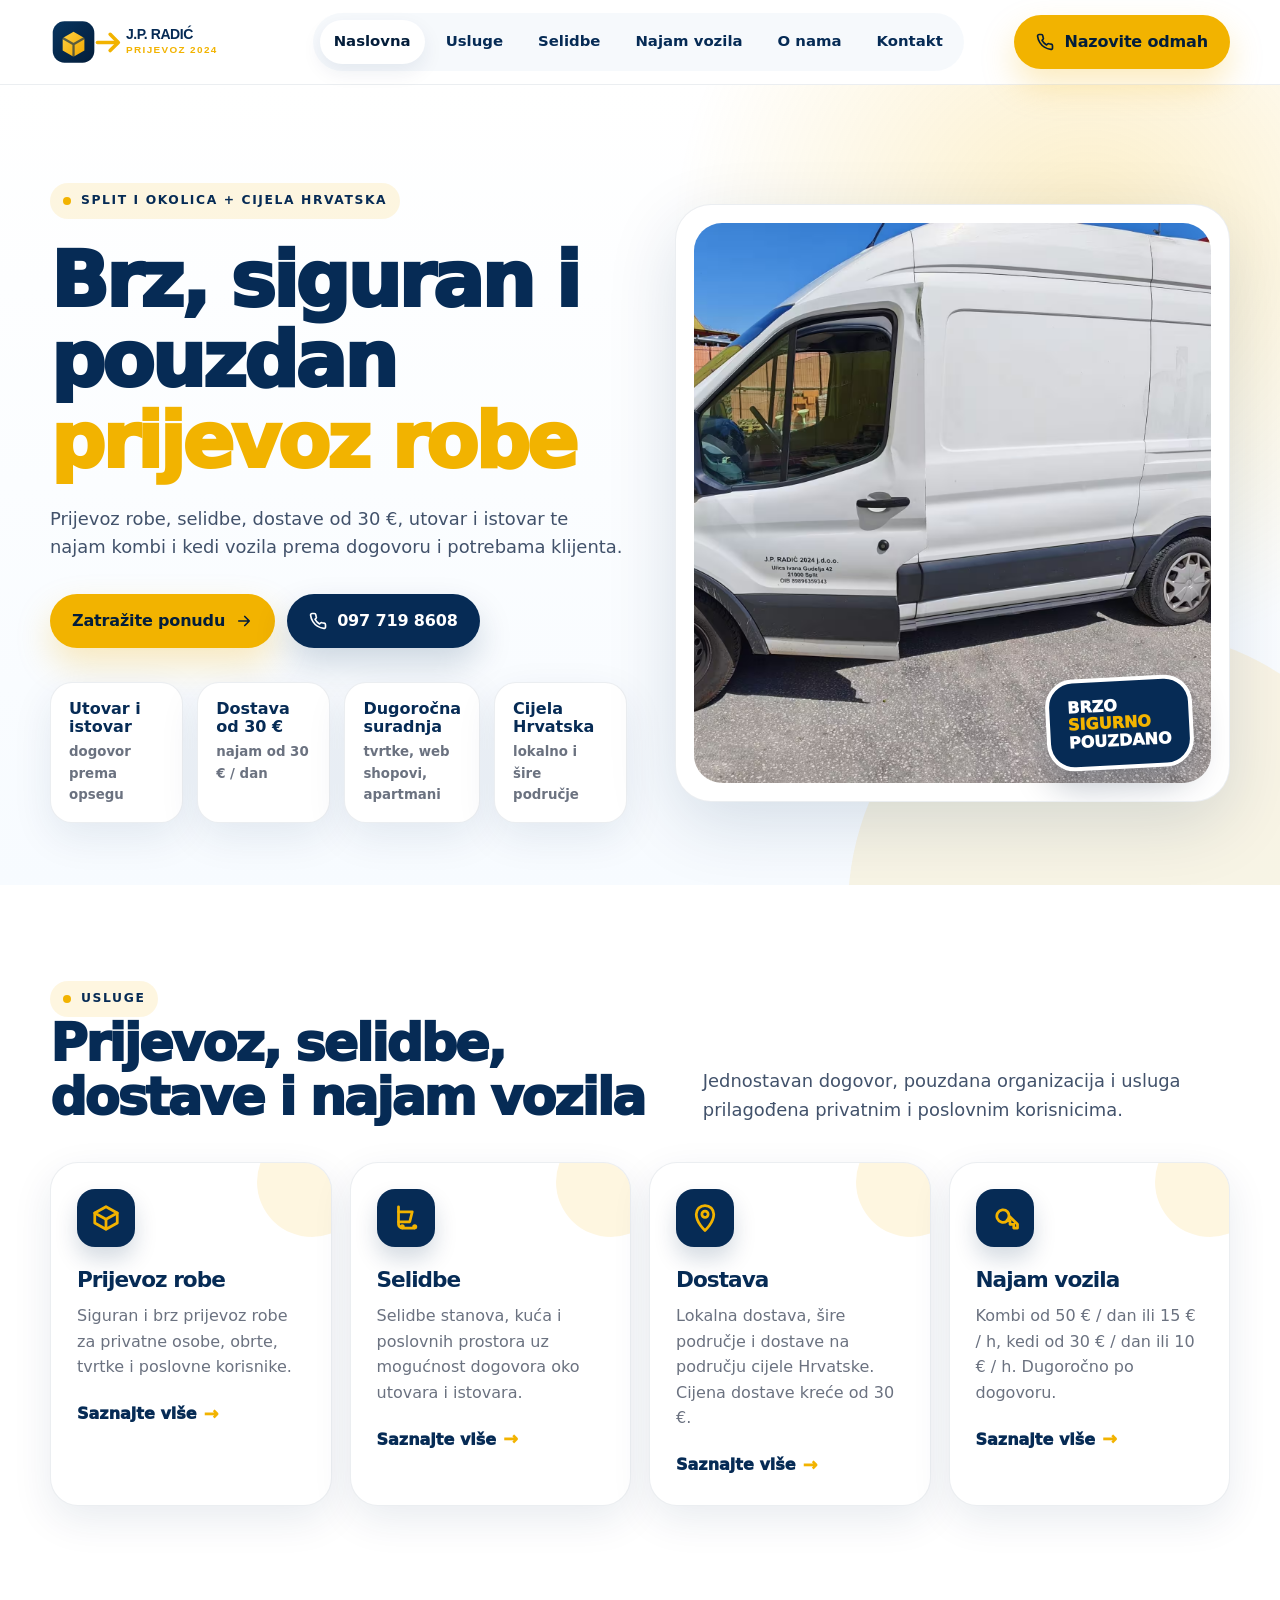
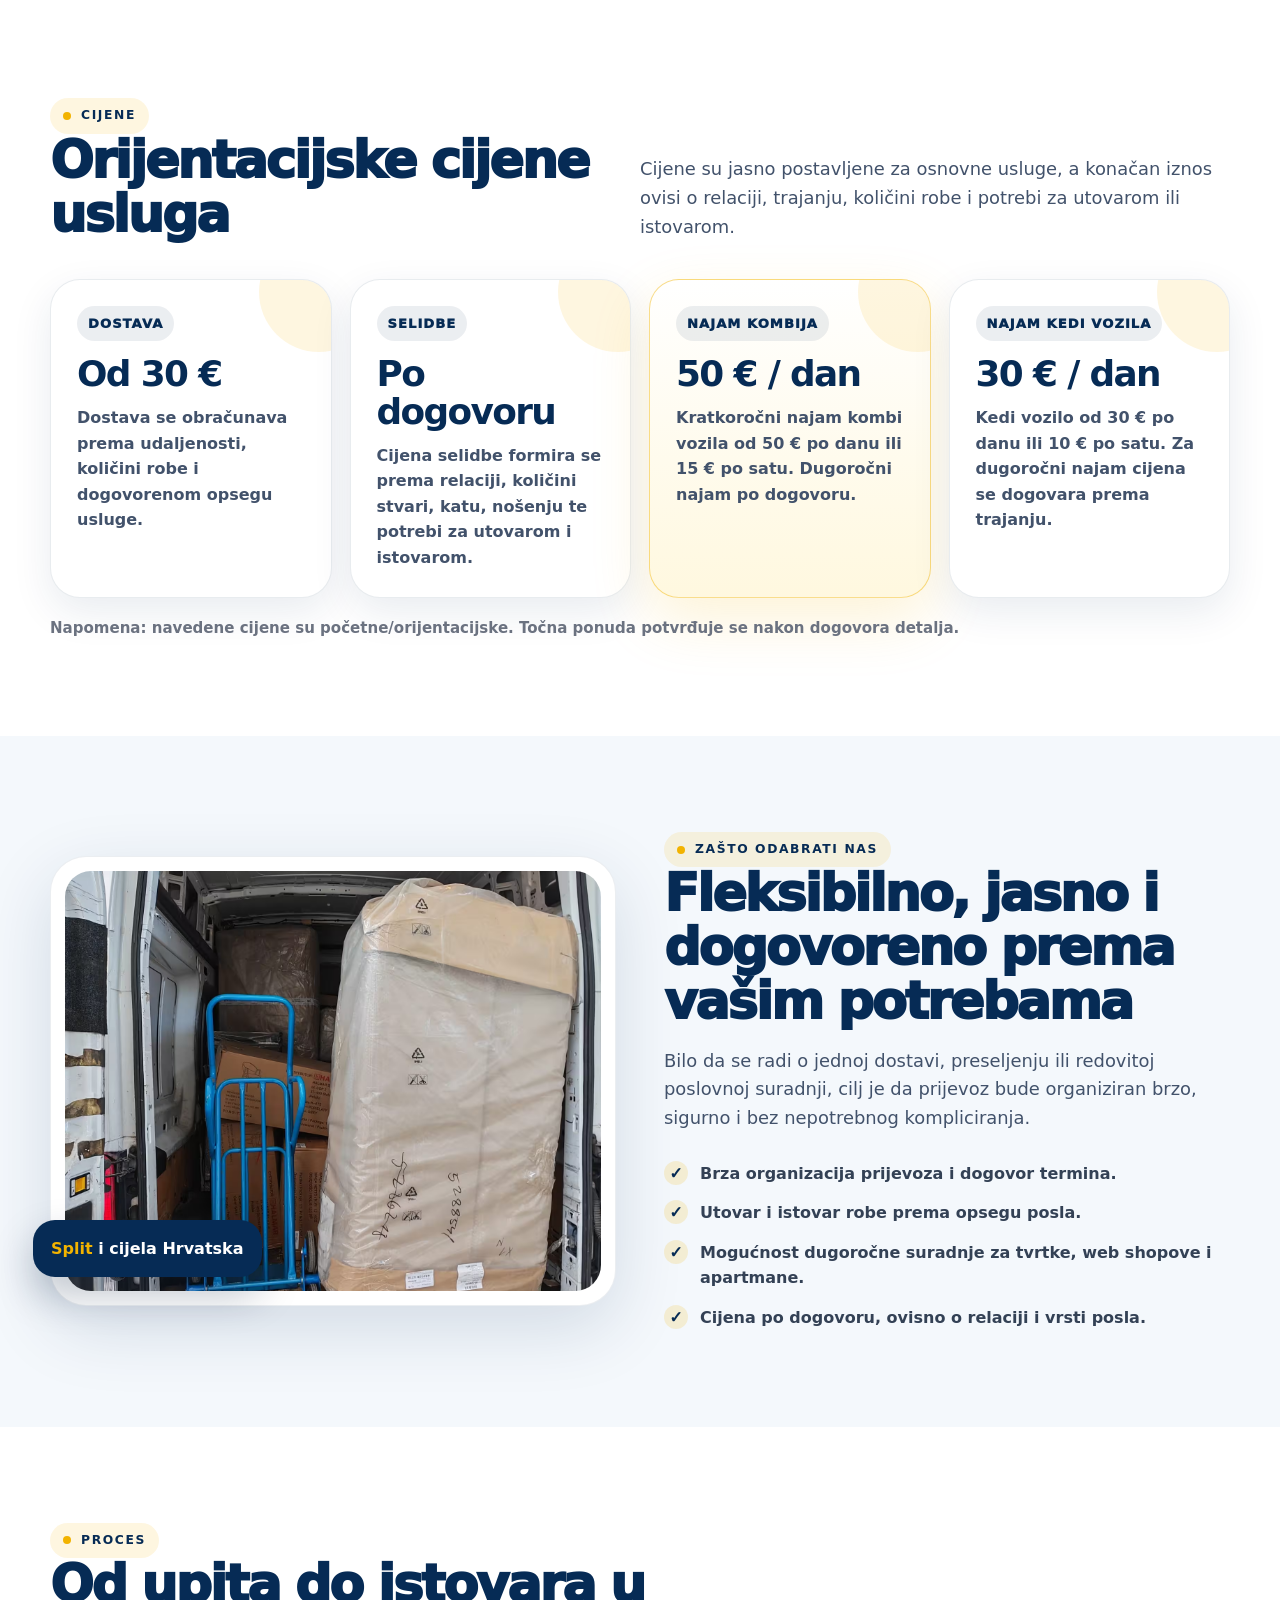
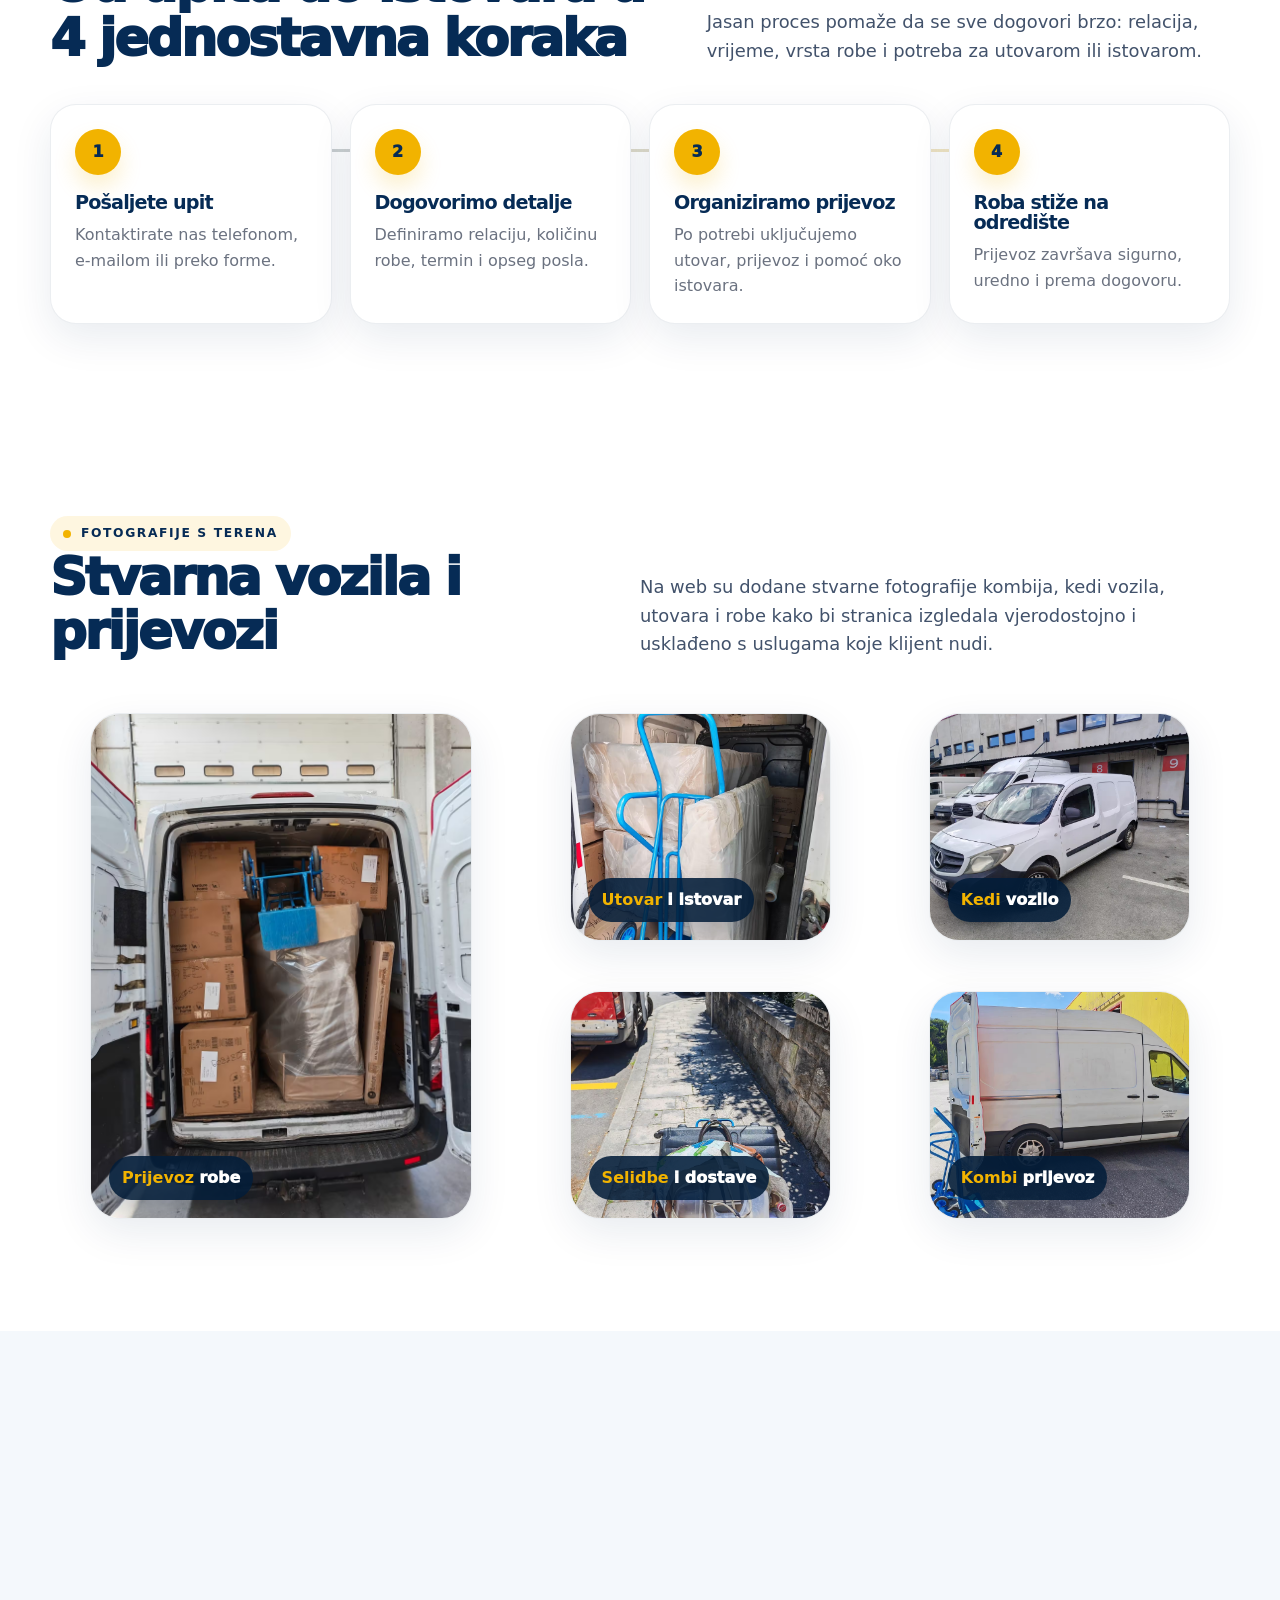
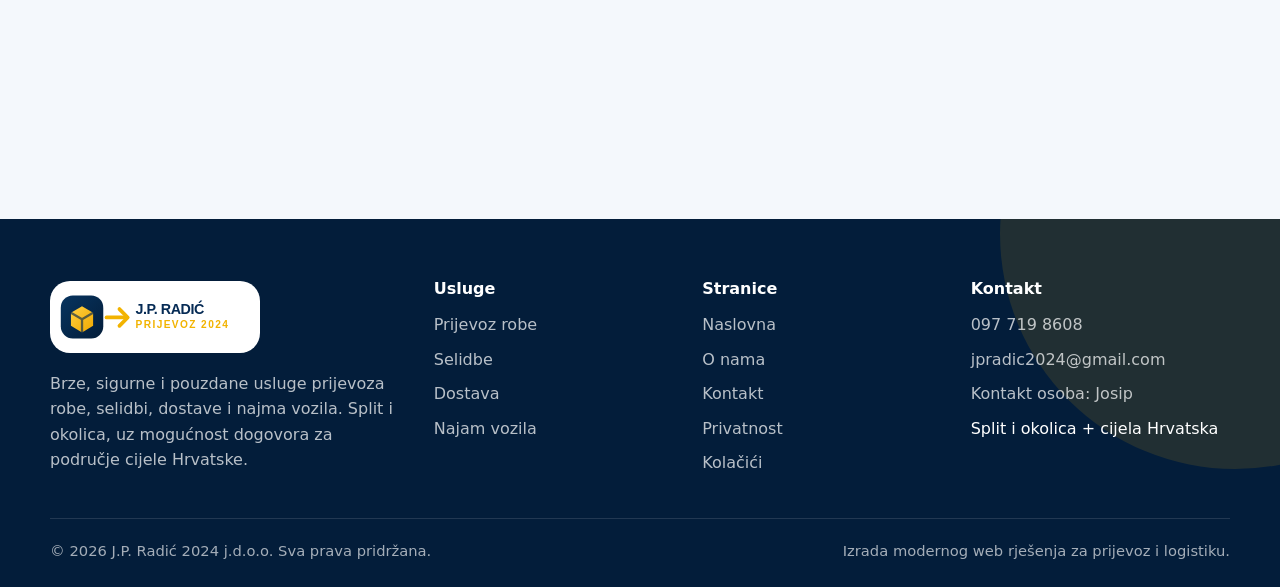
==== commit ea9434e4: "4" ====
--- a/index.html
+++ b/index.html
@@ -4,10 +4,10 @@
   <meta charset="utf-8">
   <meta name="viewport" content="width=device-width, initial-scale=1">
   <title>J.P. Radić 2024 | Prijevoz robe, selidbe i najam vozila Split</title>
-  <meta name="description" content="Prijevoz robe, selidbe, dostava, utovar i istovar te najam kombi i kedi vozila. Split, okolica i cijela Hrvatska.">
+  <meta name="description" content="Prijevoz robe, selidbe, dostava od 30 €, utovar i istovar te najam kombi i kedi vozila u Splitu i Hrvatskoj.">
   <meta name="theme-color" content="#062B55">
   <meta property="og:title" content="J.P. Radić 2024 | Prijevoz robe, selidbe i najam vozila Split">
-  <meta property="og:description" content="Prijevoz robe, selidbe, dostava, utovar i istovar te najam kombi i kedi vozila. Split, okolica i cijela Hrvatska.">
+  <meta property="og:description" content="Prijevoz robe, selidbe, dostava od 30 €, utovar i istovar te najam kombi i kedi vozila u Splitu i Hrvatskoj.">
   <meta property="og:type" content="website">
   <link rel="icon" href="assets/img/favicon.svg" type="image/svg+xml">
   <link rel="preload" href="assets/img/logo.svg" as="image">
@@ -78,14 +78,14 @@
     <div class="hero-copy reveal">
       <span class="eyebrow">Split i okolica + cijela Hrvatska</span>
       <h1>Brz, siguran i pouzdan <span class="accent">prijevoz robe</span></h1>
-      <p class="lead">Prijevoz robe, selidbe, dostave, utovar i istovar te najam kombi i kedi vozila prema dogovoru i potrebama klijenta.</p>
+      <p class="lead">Prijevoz robe, selidbe, dostave od 30 €, utovar i istovar te najam kombi i kedi vozila prema dogovoru i potrebama klijenta.</p>
       <div class="hero-cta">
         <a class="btn btn-primary" href="kontakt.html">Zatražite ponudu <svg viewBox="0 0 24 24" fill="none"><path d="M5 12h14M13 6l6 6-6 6" stroke="currentColor" stroke-width="2.2" stroke-linecap="round" stroke-linejoin="round"/></svg></a>
         <a class="btn btn-secondary" href="tel:+385977198608"><svg viewBox="0 0 24 24" fill="none"><path d="M22 16.9v3a2 2 0 0 1-2.18 2 19.8 19.8 0 0 1-8.63-3.07 19.5 19.5 0 0 1-6-6A19.8 19.8 0 0 1 2.1 4.18 2 2 0 0 1 4.1 2h3a2 2 0 0 1 2 1.72c.13.95.35 1.88.66 2.77a2 2 0 0 1-.45 2.11L8.04 9.88a16 16 0 0 0 6.08 6.08l1.28-1.27a2 2 0 0 1 2.11-.45c.89.31 1.82.53 2.77.66A2 2 0 0 1 22 16.9z" stroke="currentColor" stroke-width="2.2" stroke-linecap="round" stroke-linejoin="round"/></svg> 097 719 8608</a>
       </div>
       <div class="quick-stats">
         <div class="stat"><strong>Utovar i istovar</strong><small>dogovor prema opsegu</small></div>
-        <div class="stat"><strong>Cijena po dogovoru</strong><small>jasno i fleksibilno</small></div>
+        <div class="stat"><strong>Dostava od 30 €</strong><small>najam od 30 € / dan</small></div>
         <div class="stat"><strong>Dugoročna suradnja</strong><small>tvrtke, web shopovi, apartmani</small></div>
         <div class="stat"><strong>Cijela Hrvatska</strong><small>lokalno i šire područje</small></div>
       </div>
@@ -109,9 +109,26 @@
     <div class="cards">
       <article class="service-card reveal"><div class="icon"><svg viewBox="0 0 24 24" fill="none"><path d="m21 8-9-5-9 5 9 5 9-5Z" stroke="currentColor" stroke-width="2.2" stroke-linecap="round" stroke-linejoin="round"/><path d="M3 8v8l9 5 9-5V8M12 13v8" stroke="currentColor" stroke-width="2.2" stroke-linecap="round" stroke-linejoin="round"/></svg></div><h3>Prijevoz robe</h3><p>Siguran i brz prijevoz robe za privatne osobe, obrte, tvrtke i poslovne korisnike.</p><a class="card-link" href="usluge.html">Saznajte više <span>→</span></a></article>
       <article class="service-card reveal"><div class="icon"><svg viewBox="0 0 24 24" fill="none"><path d="M6 3v14a3 3 0 0 0 3 3h10" stroke="currentColor" stroke-width="2.2" stroke-linecap="round"/><path d="M6 7h11l-2 8H6" stroke="currentColor" stroke-width="2.2" stroke-linecap="round" stroke-linejoin="round"/><path d="M9 20a1 1 0 1 0 0-2 1 1 0 0 0 0 2ZM19 20a1 1 0 1 0 0-2 1 1 0 0 0 0 2Z" stroke="currentColor" stroke-width="2"/></svg></div><h3>Selidbe</h3><p>Selidbe stanova, kuća i poslovnih prostora uz mogućnost dogovora oko utovara i istovara.</p><a class="card-link" href="selidbe.html">Saznajte više <span>→</span></a></article>
-      <article class="service-card reveal"><div class="icon"><svg viewBox="0 0 24 24" fill="none"><path d="M12 22s7-6.2 7-13a7 7 0 1 0-14 0c0 6.8 7 13 7 13Z" stroke="currentColor" stroke-width="2.2" stroke-linecap="round" stroke-linejoin="round"/><path d="M12 11.5a2.5 2.5 0 1 0 0-5 2.5 2.5 0 0 0 0 5Z" stroke="currentColor" stroke-width="2.2"/></svg></div><h3>Dostava</h3><p>Lokalna dostava, šire područje i dostave na području cijele Hrvatske prema dogovoru.</p><a class="card-link" href="usluge.html#dostava">Saznajte više <span>→</span></a></article>
-      <article class="service-card reveal"><div class="icon"><svg viewBox="0 0 24 24" fill="none"><path d="M14 7a5 5 0 1 0 1.46 3.54L22 17v3h-3v-3h-3v-3h-2.54A5 5 0 0 0 14 7Z" stroke="currentColor" stroke-width="2.2" stroke-linecap="round" stroke-linejoin="round"/></svg></div><h3>Najam vozila</h3><p>Najam kombi i kedi vozila za privatne i poslovne potrebe, uz fleksibilan dogovor.</p><a class="card-link" href="najam-vozila.html">Saznajte više <span>→</span></a></article>
-    </div>
+      <article class="service-card reveal"><div class="icon"><svg viewBox="0 0 24 24" fill="none"><path d="M12 22s7-6.2 7-13a7 7 0 1 0-14 0c0 6.8 7 13 7 13Z" stroke="currentColor" stroke-width="2.2" stroke-linecap="round" stroke-linejoin="round"/><path d="M12 11.5a2.5 2.5 0 1 0 0-5 2.5 2.5 0 0 0 0 5Z" stroke="currentColor" stroke-width="2.2"/></svg></div><h3>Dostava</h3><p>Lokalna dostava, šire područje i dostave na području cijele Hrvatske. Cijena dostave kreće od 30 €.</p><a class="card-link" href="usluge.html#dostava">Saznajte više <span>→</span></a></article>
+      <article class="service-card reveal"><div class="icon"><svg viewBox="0 0 24 24" fill="none"><path d="M14 7a5 5 0 1 0 1.46 3.54L22 17v3h-3v-3h-3v-3h-2.54A5 5 0 0 0 14 7Z" stroke="currentColor" stroke-width="2.2" stroke-linecap="round" stroke-linejoin="round"/></svg></div><h3>Najam vozila</h3><p>Kombi od 50 € / dan ili 15 € / h, kedi od 30 € / dan ili 10 € / h. Dugoročno po dogovoru.</p><a class="card-link" href="najam-vozila.html">Saznajte više <span>→</span></a></article>
+    </div>
+  </div>
+</section>
+
+
+<section class="section price-section" id="cijene">
+  <div class="container">
+    <div class="section-head reveal">
+      <div><span class="eyebrow">Cijene</span><h2>Orijentacijske cijene usluga</h2></div>
+      <p class="lead">Cijene su jasno postavljene za osnovne usluge, a konačan iznos ovisi o relaciji, trajanju, količini robe i potrebi za utovarom ili istovarom.</p>
+    </div>
+    <div class="pricing-grid">
+      <article class="price-card reveal"><span class="price-label">Dostava</span><h3>Od 30 €</h3><p>Dostava se obračunava prema udaljenosti, količini robe i dogovorenom opsegu usluge.</p></article>
+      <article class="price-card reveal"><span class="price-label">Selidbe</span><h3>Po dogovoru</h3><p>Cijena selidbe formira se prema relaciji, količini stvari, katu, nošenju te potrebi za utovarom i istovarom.</p></article>
+      <article class="price-card featured reveal"><span class="price-label">Najam kombija</span><h3>50 € / dan</h3><p>Kratkoročni najam kombi vozila od 50 € po danu ili 15 € po satu. Dugoročni najam po dogovoru.</p></article>
+      <article class="price-card reveal"><span class="price-label">Najam kedi vozila</span><h3>30 € / dan</h3><p>Kedi vozilo od 30 € po danu ili 10 € po satu. Za dugoročni najam cijena se dogovara prema trajanju.</p></article>
+    </div>
+    <p class="price-disclaimer reveal">Napomena: navedene cijene su početne/orijentacijske. Točna ponuda potvrđuje se nakon dogovora detalja.</p>
   </div>
 </section>
 
--- a/assets/css/style.css
+++ b/assets/css/style.css
@@ -57,3 +57,33 @@
 @media (prefers-reduced-motion:reduce){*,*::before,*::after{animation-duration:.01ms!important;animation-iteration-count:1!important;scroll-behavior:auto!important;transition-duration:.01ms!important}.intro-loader{display:none!important}.reveal{opacity:1;transform:none}}
 @media (max-width:1050px){.desktop-nav,.nav-actions .btn{display:none}.menu-btn{display:block}.mobile-panel{display:block;transform:translateY(-16px);opacity:0;visibility:hidden;transition:.25s ease}.menu-open .mobile-panel{transform:translateY(0);opacity:1;visibility:visible}.hero-grid,.page-hero-grid,.split,.contact-grid{grid-template-columns:1fr}.quick-stats{grid-template-columns:repeat(2,1fr)}.cards{grid-template-columns:repeat(2,1fr)}.process,.feature-grid{grid-template-columns:repeat(2,1fr)}.service-detail,.service-detail:nth-child(even){grid-template-columns:1fr}.service-detail:nth-child(even) .service-media{order:0}.footer-grid{grid-template-columns:1fr 1fr}.cta-band{grid-template-columns:1fr}.cta-actions{justify-content:flex-start}.hero-card{max-width:720px}.mini-card-grid{grid-template-columns:repeat(2,1fr)}.work-gallery{grid-template-columns:1fr 1fr;grid-auto-rows:240px}.work-photo.large{grid-row:span 1}.hero-card > img{height:480px}}
 @media (max-width:720px){.container{width:min(100% - 28px,var(--max))}.navbar{height:76px}.brand img{width:165px}.mobile-panel{top:76px}.hero{padding:42px 0 28px}.section{padding:72px 0}.section-head{display:block}.section-head .lead{margin-top:14px}.cards,.process,.feature-grid,.vehicle-grid,.two-col,.mini-card-grid,.form-grid,.quick-stats{grid-template-columns:1fr}.hero-cta .btn{width:100%}.hero-badge{right:22px;bottom:22px;font-size:.88rem}.floating-note{left:16px;right:16px;bottom:18px}.cta-band{padding:30px 22px;border-radius:30px}.footer-grid{grid-template-columns:1fr}.footer-bottom{display:block}.sticky-mobile-actions{display:grid}.site-footer{padding-bottom:92px}.page-hero{padding:48px 0}.intro-card{padding:22px}.intro-top{display:block}.intro-top img{width:175px;margin-bottom:12px}.route-track{height:116px}.loader-van{width:96px;animation-name:driveAcrossMobile}.route-label{font-size:.8rem}.work-gallery{grid-template-columns:1fr;grid-auto-rows:240px}.hero-card > img,.image-frame img{height:330px}.service-media img{min-height:240px}.vehicle-card > img{height:260px}.contact-photo img{height:230px}}
+
+
+/* Price sections */
+.price-section{position:relative}
+.pricing-grid{display:grid;grid-template-columns:repeat(4,1fr);gap:18px}
+.pricing-grid.two-prices{grid-template-columns:repeat(2,1fr);max-width:820px;margin-inline:auto}
+.price-card{background:#fff;border:1px solid rgba(6,43,85,.09);border-radius:30px;padding:26px;box-shadow:var(--shadow-soft);position:relative;overflow:hidden}
+.price-card:before{content:"";position:absolute;right:-48px;top:-48px;width:120px;height:120px;border-radius:50%;background:rgba(242,179,0,.12)}
+.price-card.featured{background:linear-gradient(180deg,#fff,#fff8df);border-color:rgba(242,179,0,.45);box-shadow:0 22px 60px rgba(242,179,0,.16)}
+.price-label{display:inline-flex;align-items:center;border-radius:999px;background:rgba(6,43,85,.08);color:var(--navy);padding:7px 11px;font-size:.82rem;font-weight:950;text-transform:uppercase;letter-spacing:.08em}
+.price-card h3{font-size:clamp(1.7rem,2.8vw,2.75rem);margin-top:14px;color:var(--navy)}
+.price-card p{margin-top:12px;color:#42526b;font-weight:650}
+.price-disclaimer{margin-top:18px;color:var(--muted);font-size:.94rem;font-weight:800}
+.inline-price{margin:18px 0;background:linear-gradient(135deg,rgba(242,179,0,.14),rgba(6,43,85,.055));border:1px solid rgba(242,179,0,.28);border-radius:22px;padding:16px 18px;display:grid;gap:5px}
+.inline-price.compact{margin:14px 0 16px}
+.inline-price strong{color:var(--navy);font-size:1.04rem;font-weight:950}
+.inline-price span{color:#526174;font-weight:750}
+.vehicle-price{display:flex;align-items:center;justify-content:space-between;gap:12px;margin-top:16px;background:var(--soft);border:1px solid rgba(6,43,85,.08);border-radius:18px;padding:13px 14px}
+.vehicle-price strong{color:var(--navy);font-size:1.18rem;font-weight:950}
+.vehicle-price span{color:var(--muted);font-weight:900}
+.contact-prices{margin-top:24px;background:#fff;border:1px solid rgba(6,43,85,.08);border-radius:28px;padding:22px;box-shadow:var(--shadow-soft)}
+.contact-prices h3{font-size:1.35rem;margin-bottom:14px}
+.compact-prices{display:grid;grid-template-columns:1fr 1fr;gap:10px}
+.compact-prices div{background:var(--soft);border-radius:18px;padding:12px}
+.compact-prices strong{display:block;color:var(--navy);font-weight:950}
+.compact-prices span{display:block;color:var(--muted);font-weight:850;font-size:.93rem;margin-top:3px}
+.contact-prices p{margin-top:14px;font-size:.94rem;font-weight:750;color:#526174}
+@media (max-width:1050px){.pricing-grid{grid-template-columns:repeat(2,1fr)}}
+@media (max-width:720px){.pricing-grid,.pricing-grid.two-prices,.compact-prices{grid-template-columns:1fr}.price-card{padding:22px}.vehicle-price{display:grid}.price-disclaimer{font-size:.9rem}}
+
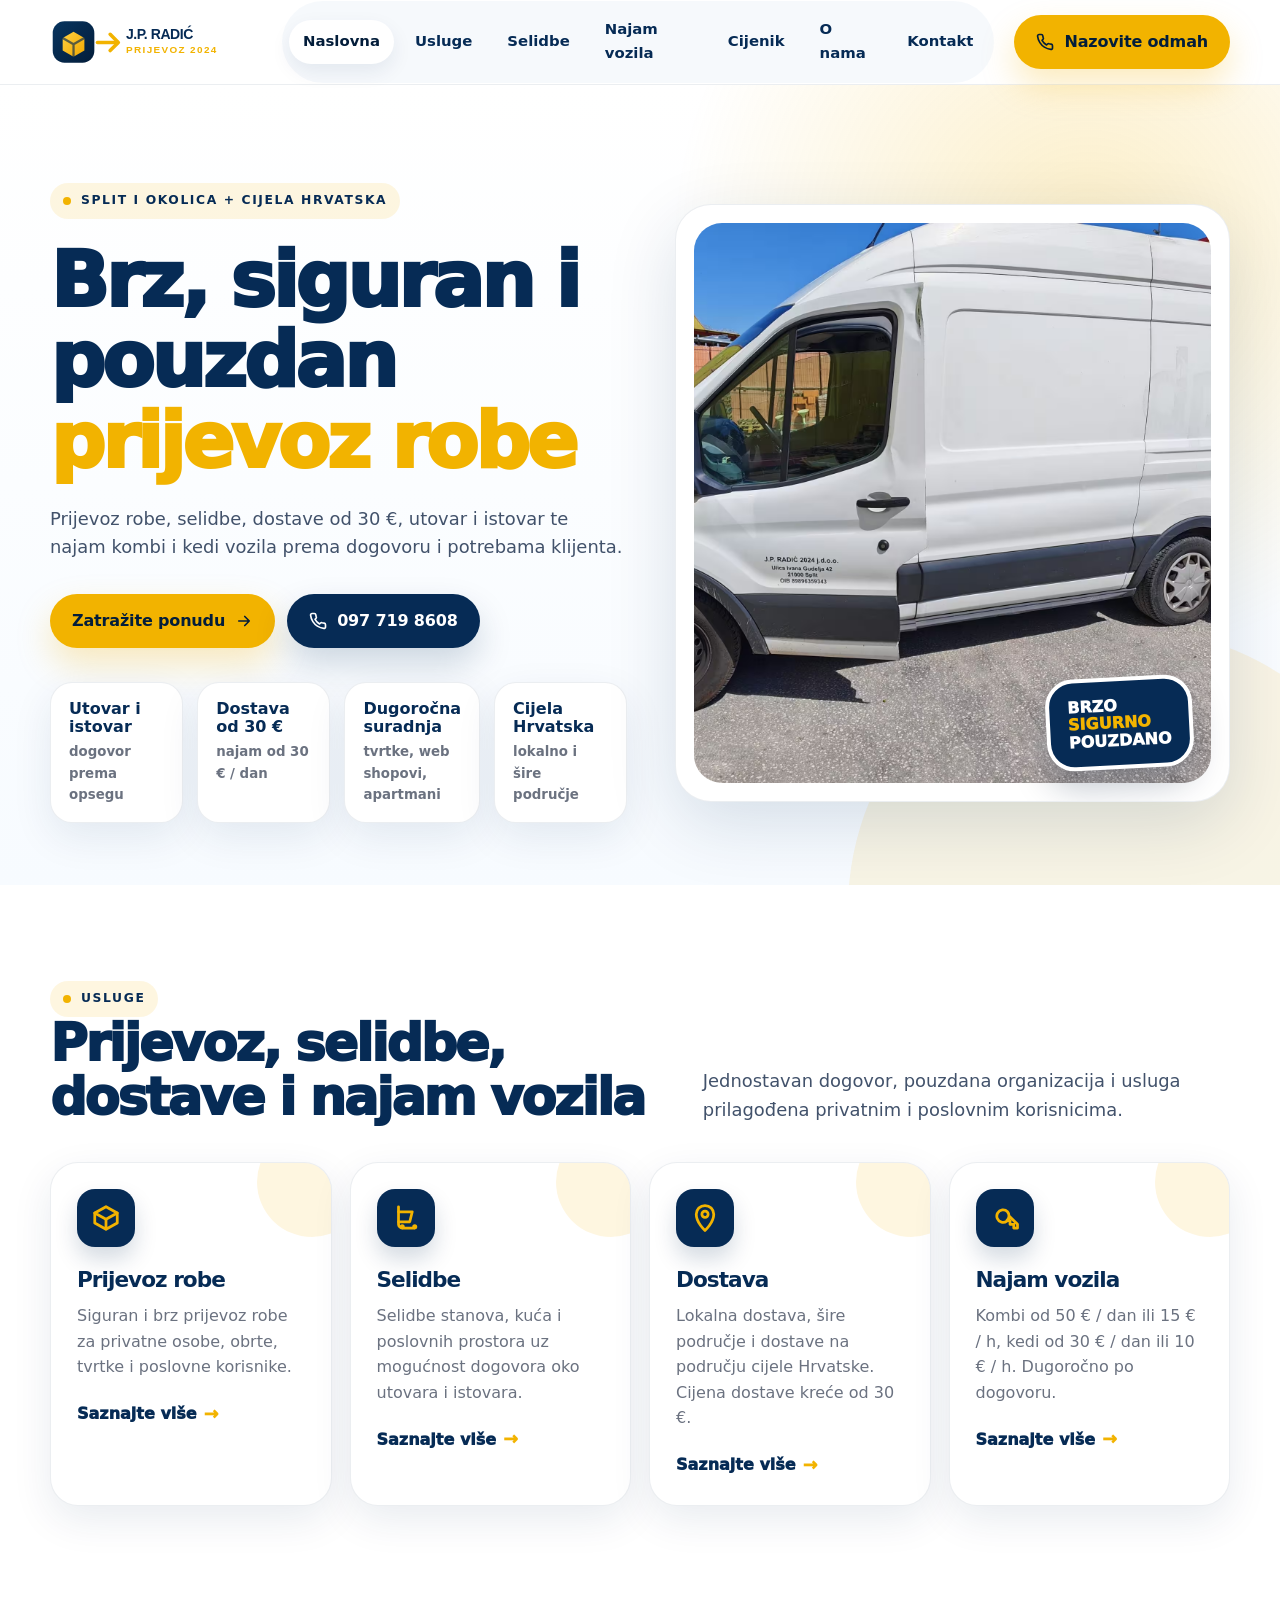
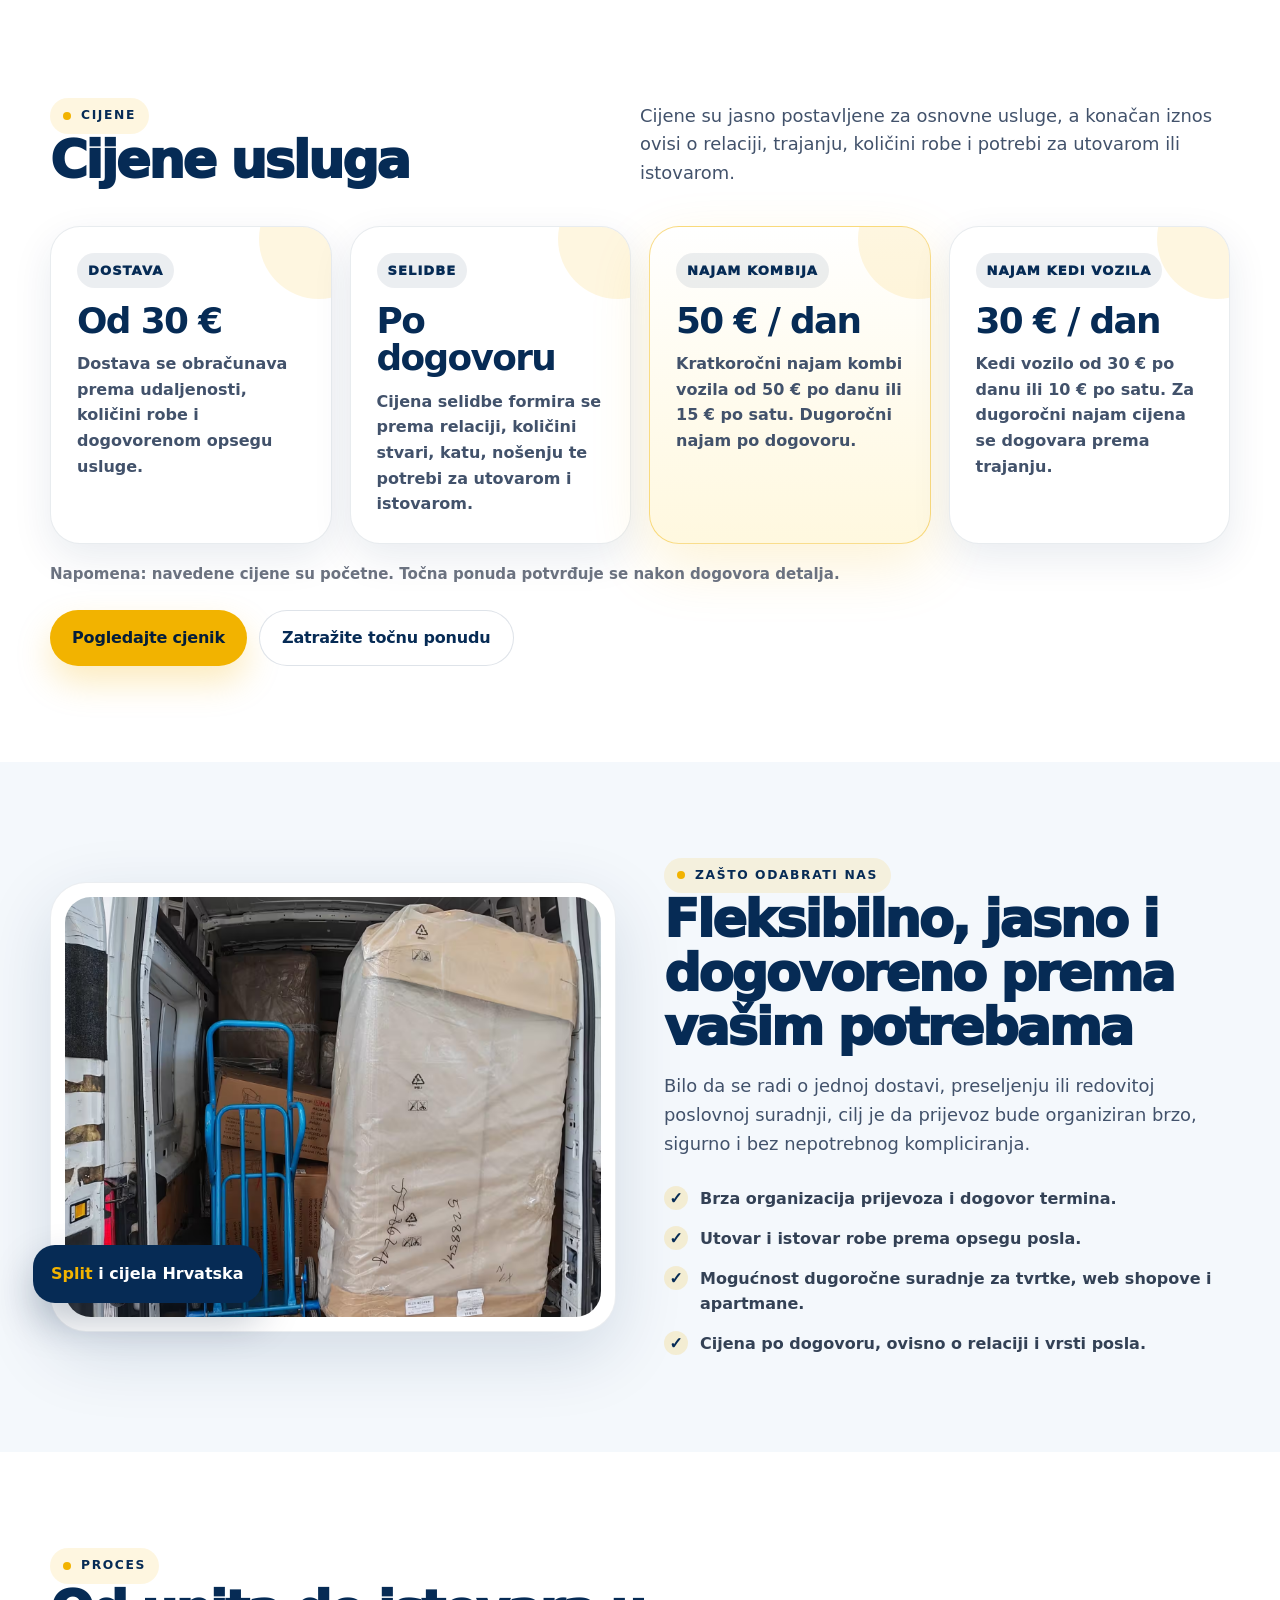
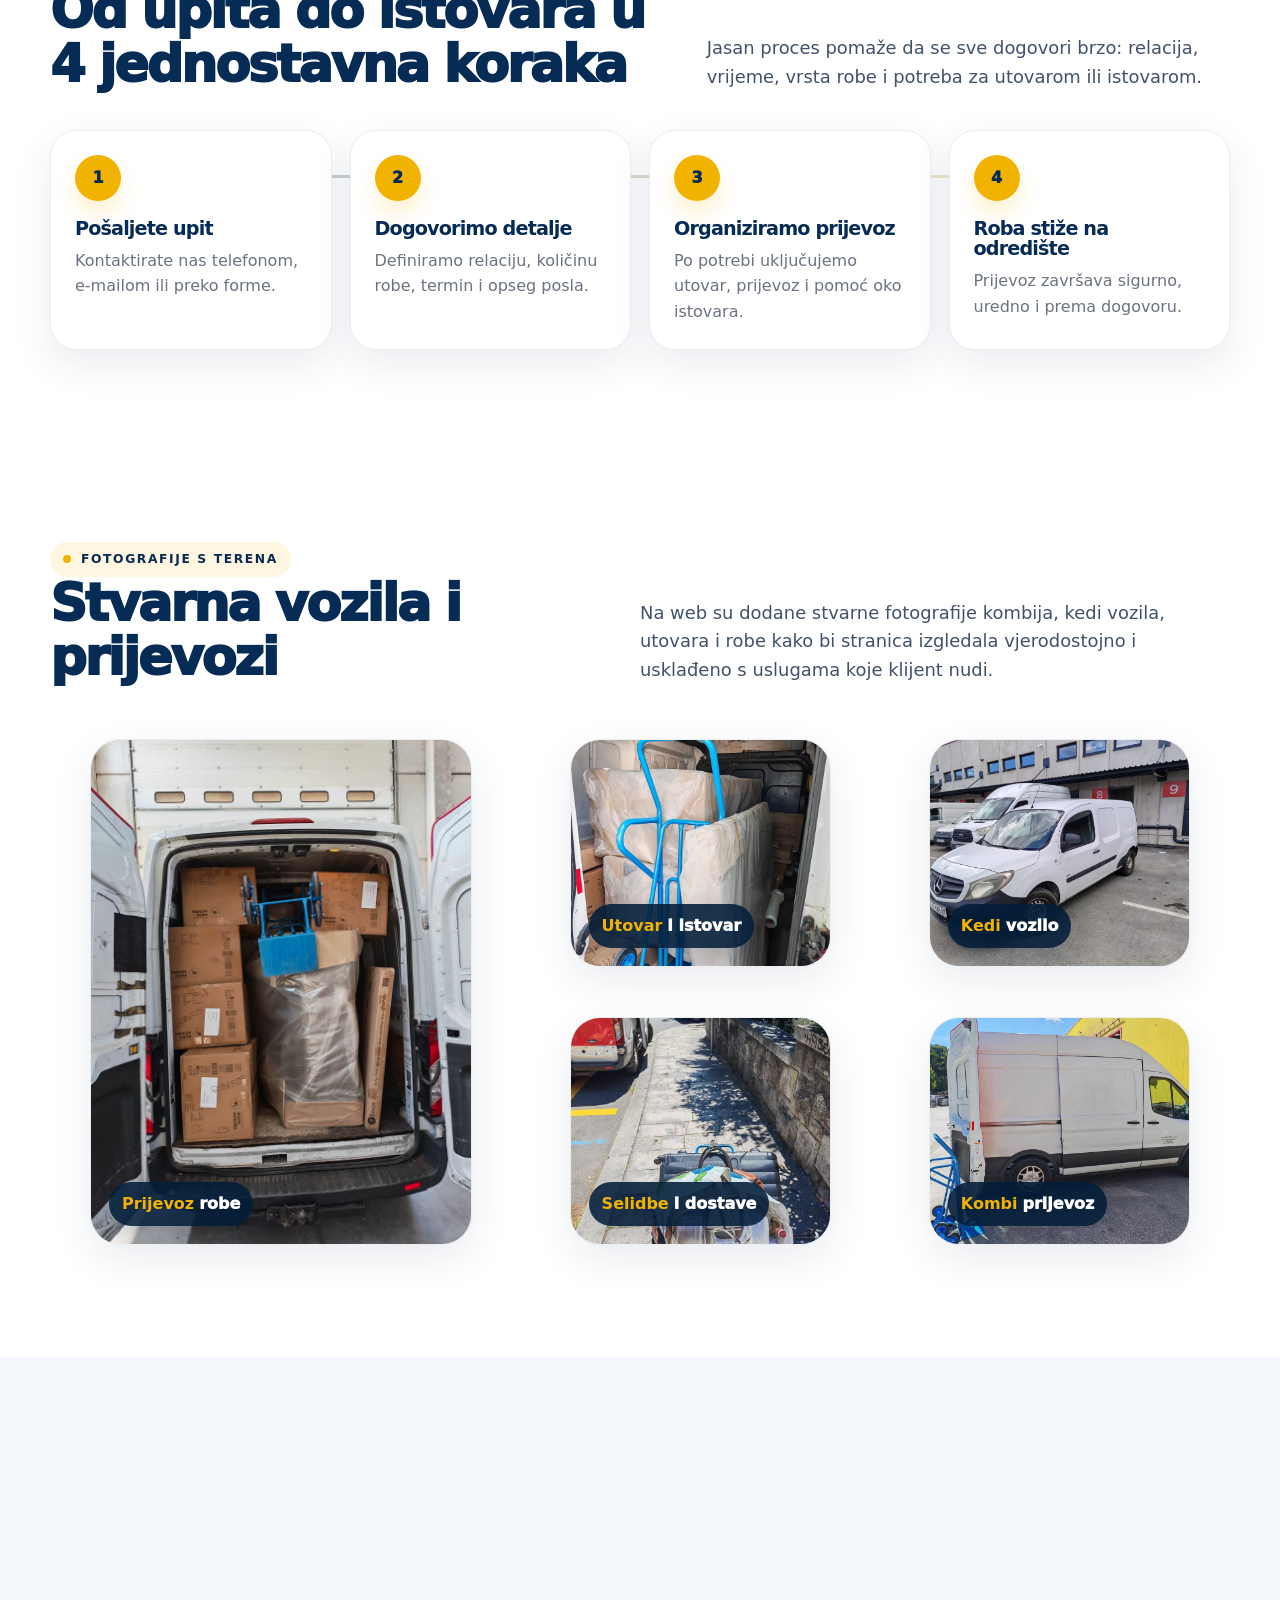
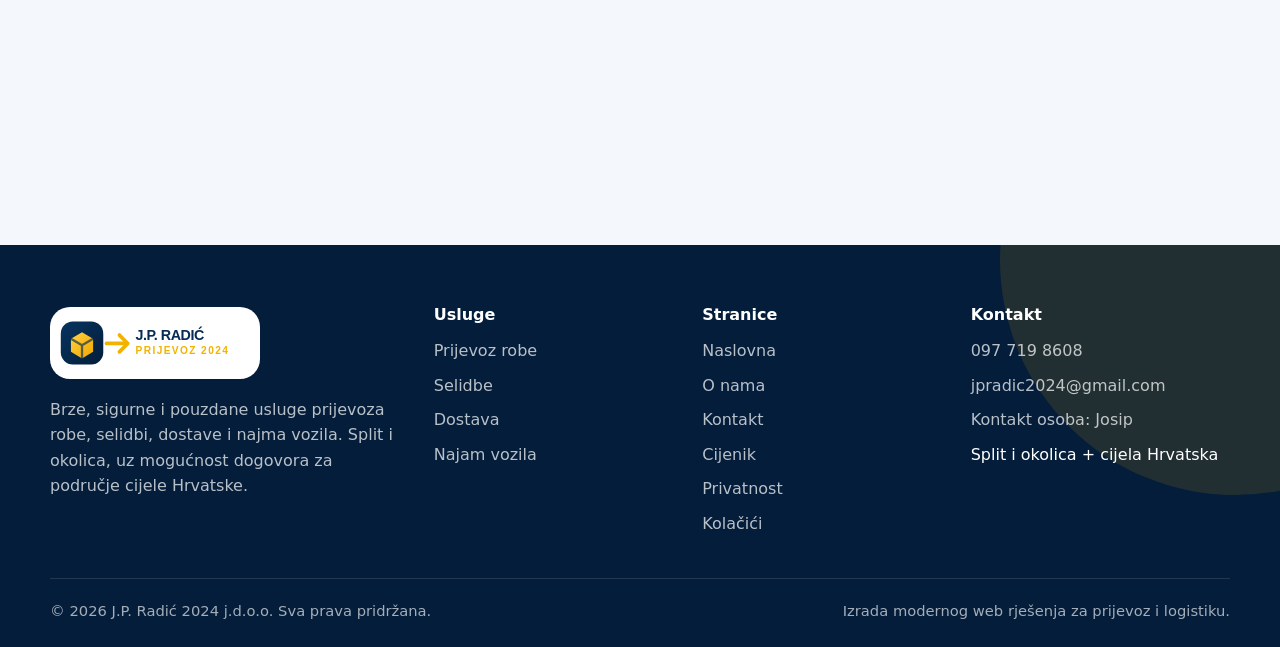
==== commit ee1bdf75: "6" ====
--- a/index.html
+++ b/index.html
@@ -54,7 +54,7 @@
 <header class="site-header">
   <div class="container navbar">
     <a class="brand" href="index.html" aria-label="J.P. Radić 2024 - početna"><img src="assets/img/logo.svg" alt="J.P. Radić 2024 logo"></a>
-    <nav class="desktop-nav" aria-label="Glavna navigacija"><a href="index.html" class="active">Naslovna</a><a href="usluge.html" class="">Usluge</a><a href="selidbe.html" class="">Selidbe</a><a href="najam-vozila.html" class="">Najam vozila</a><a href="o-nama.html" class="">O nama</a><a href="kontakt.html" class="">Kontakt</a></nav>
+    <nav class="desktop-nav" aria-label="Glavna navigacija"><a href="index.html" class="active">Naslovna</a><a href="usluge.html" class="">Usluge</a><a href="selidbe.html" class="">Selidbe</a><a href="najam-vozila.html" class="">Najam vozila</a><a href="cijenik.html" class="">Cijenik</a><a href="o-nama.html" class="">O nama</a><a href="kontakt.html" class="">Kontakt</a></nav>
     <div class="nav-actions">
       <a class="btn btn-primary" href="tel:+385977198608"><svg viewBox="0 0 24 24" fill="none"><path d="M22 16.9v3a2 2 0 0 1-2.18 2 19.8 19.8 0 0 1-8.63-3.07 19.5 19.5 0 0 1-6-6A19.8 19.8 0 0 1 2.1 4.18 2 2 0 0 1 4.1 2h3a2 2 0 0 1 2 1.72c.13.95.35 1.88.66 2.77a2 2 0 0 1-.45 2.11L8.04 9.88a16 16 0 0 0 6.08 6.08l1.28-1.27a2 2 0 0 1 2.11-.45c.89.31 1.82.53 2.77.66A2 2 0 0 1 22 16.9z" stroke="currentColor" stroke-width="2.2" stroke-linecap="round" stroke-linejoin="round"/></svg> Nazovite odmah</a>
       <button class="menu-btn" aria-label="Otvori izbornik" aria-expanded="false"><span></span><span></span><span></span></button>
@@ -62,7 +62,7 @@
   </div>
   <div class="mobile-panel">
     <div class="container">
-      <a href="index.html">Naslovna<span>→</span></a><a href="usluge.html">Usluge<span>→</span></a><a href="selidbe.html">Selidbe<span>→</span></a><a href="najam-vozila.html">Najam vozila<span>→</span></a><a href="o-nama.html">O nama<span>→</span></a><a href="kontakt.html">Kontakt<span>→</span></a>
+      <a href="index.html">Naslovna<span>→</span></a><a href="usluge.html">Usluge<span>→</span></a><a href="selidbe.html">Selidbe<span>→</span></a><a href="najam-vozila.html">Najam vozila<span>→</span></a><a href="cijenik.html">Cijenik<span>→</span></a><a href="o-nama.html">O nama<span>→</span></a><a href="kontakt.html">Kontakt<span>→</span></a>
       <div class="mobile-cta">
         <a class="btn btn-primary" href="tel:+385977198608">Nazovite odmah</a>
         <a class="btn btn-secondary" href="kontakt.html">Pošaljite upit</a>
@@ -119,7 +119,7 @@
 <section class="section price-section" id="cijene">
   <div class="container">
     <div class="section-head reveal">
-      <div><span class="eyebrow">Cijene</span><h2>Orijentacijske cijene usluga</h2></div>
+      <div><span class="eyebrow">Cijene</span><h2>Cijene usluga</h2></div>
       <p class="lead">Cijene su jasno postavljene za osnovne usluge, a konačan iznos ovisi o relaciji, trajanju, količini robe i potrebi za utovarom ili istovarom.</p>
     </div>
     <div class="pricing-grid">
@@ -128,7 +128,8 @@
       <article class="price-card featured reveal"><span class="price-label">Najam kombija</span><h3>50 € / dan</h3><p>Kratkoročni najam kombi vozila od 50 € po danu ili 15 € po satu. Dugoročni najam po dogovoru.</p></article>
       <article class="price-card reveal"><span class="price-label">Najam kedi vozila</span><h3>30 € / dan</h3><p>Kedi vozilo od 30 € po danu ili 10 € po satu. Za dugoročni najam cijena se dogovara prema trajanju.</p></article>
     </div>
-    <p class="price-disclaimer reveal">Napomena: navedene cijene su početne/orijentacijske. Točna ponuda potvrđuje se nakon dogovora detalja.</p>
+    <p class="price-disclaimer reveal">Napomena: navedene cijene su početne. Točna ponuda potvrđuje se nakon dogovora detalja.</p>
+    <div class="price-actions reveal"><a class="btn btn-primary" href="cijenik.html">Pogledajte cjenik</a><a class="btn btn-ghost" href="kontakt.html">Zatražite točnu ponudu</a></div>
   </div>
 </section>
 
@@ -222,6 +223,7 @@
           <a href="index.html">Naslovna</a>
           <a href="o-nama.html">O nama</a>
           <a href="kontakt.html">Kontakt</a>
+          <a href="cijenik.html">Cijenik</a>
           <a href="privatnost.html">Privatnost</a>
           <a href="kolacici.html">Kolačići</a>
         </div>
--- a/assets/css/style.css
+++ b/assets/css/style.css
@@ -87,3 +87,15 @@
 @media (max-width:1050px){.pricing-grid{grid-template-columns:repeat(2,1fr)}}
 @media (max-width:720px){.pricing-grid,.pricing-grid.two-prices,.compact-prices{grid-template-columns:1fr}.price-card{padding:22px}.vehicle-price{display:grid}.price-disclaimer{font-size:.9rem}}
 
+
+
+/* Cijenik page */
+.price-actions{display:flex;gap:12px;flex-wrap:wrap;margin-top:24px}
+.price-table{background:#fff;border:1px solid rgba(6,43,85,.09);border-radius:30px;box-shadow:var(--shadow-soft);overflow:hidden}
+.price-row{display:grid;grid-template-columns:1.05fr .75fr 1.3fr;gap:18px;align-items:center;padding:18px 22px;border-bottom:1px solid var(--line)}
+.price-row:last-child{border-bottom:0}
+.price-row.head{background:var(--navy);color:#fff;font-weight:950;text-transform:uppercase;letter-spacing:.08em;font-size:.82rem}
+.price-row span{color:#42526b;font-weight:750}
+.price-row.head span{color:#fff}
+.price-row strong{color:var(--navy);font-size:1.08rem;font-weight:950}
+@media (max-width:720px){.price-actions .btn{width:100%}.price-row{grid-template-columns:1fr;gap:6px;padding:18px}.price-row.head{display:none}.price-row strong{font-size:1.2rem}}
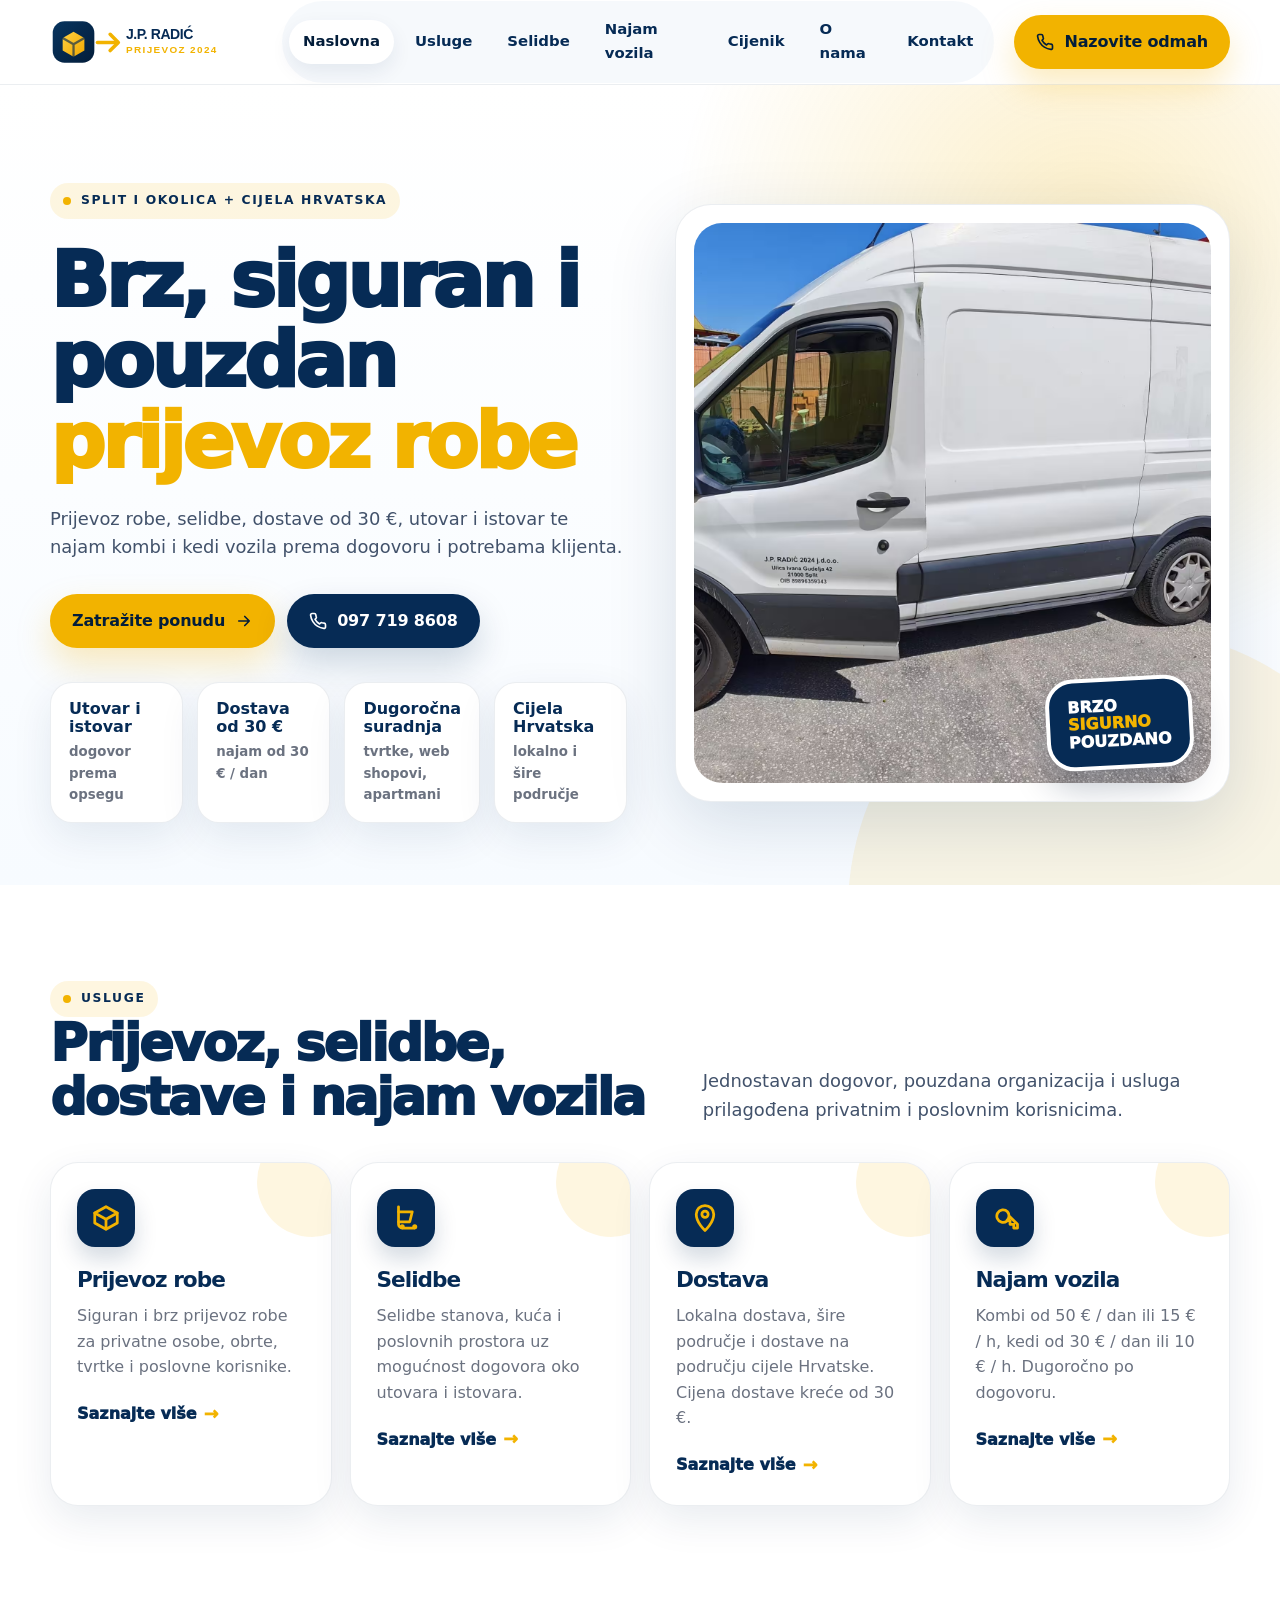
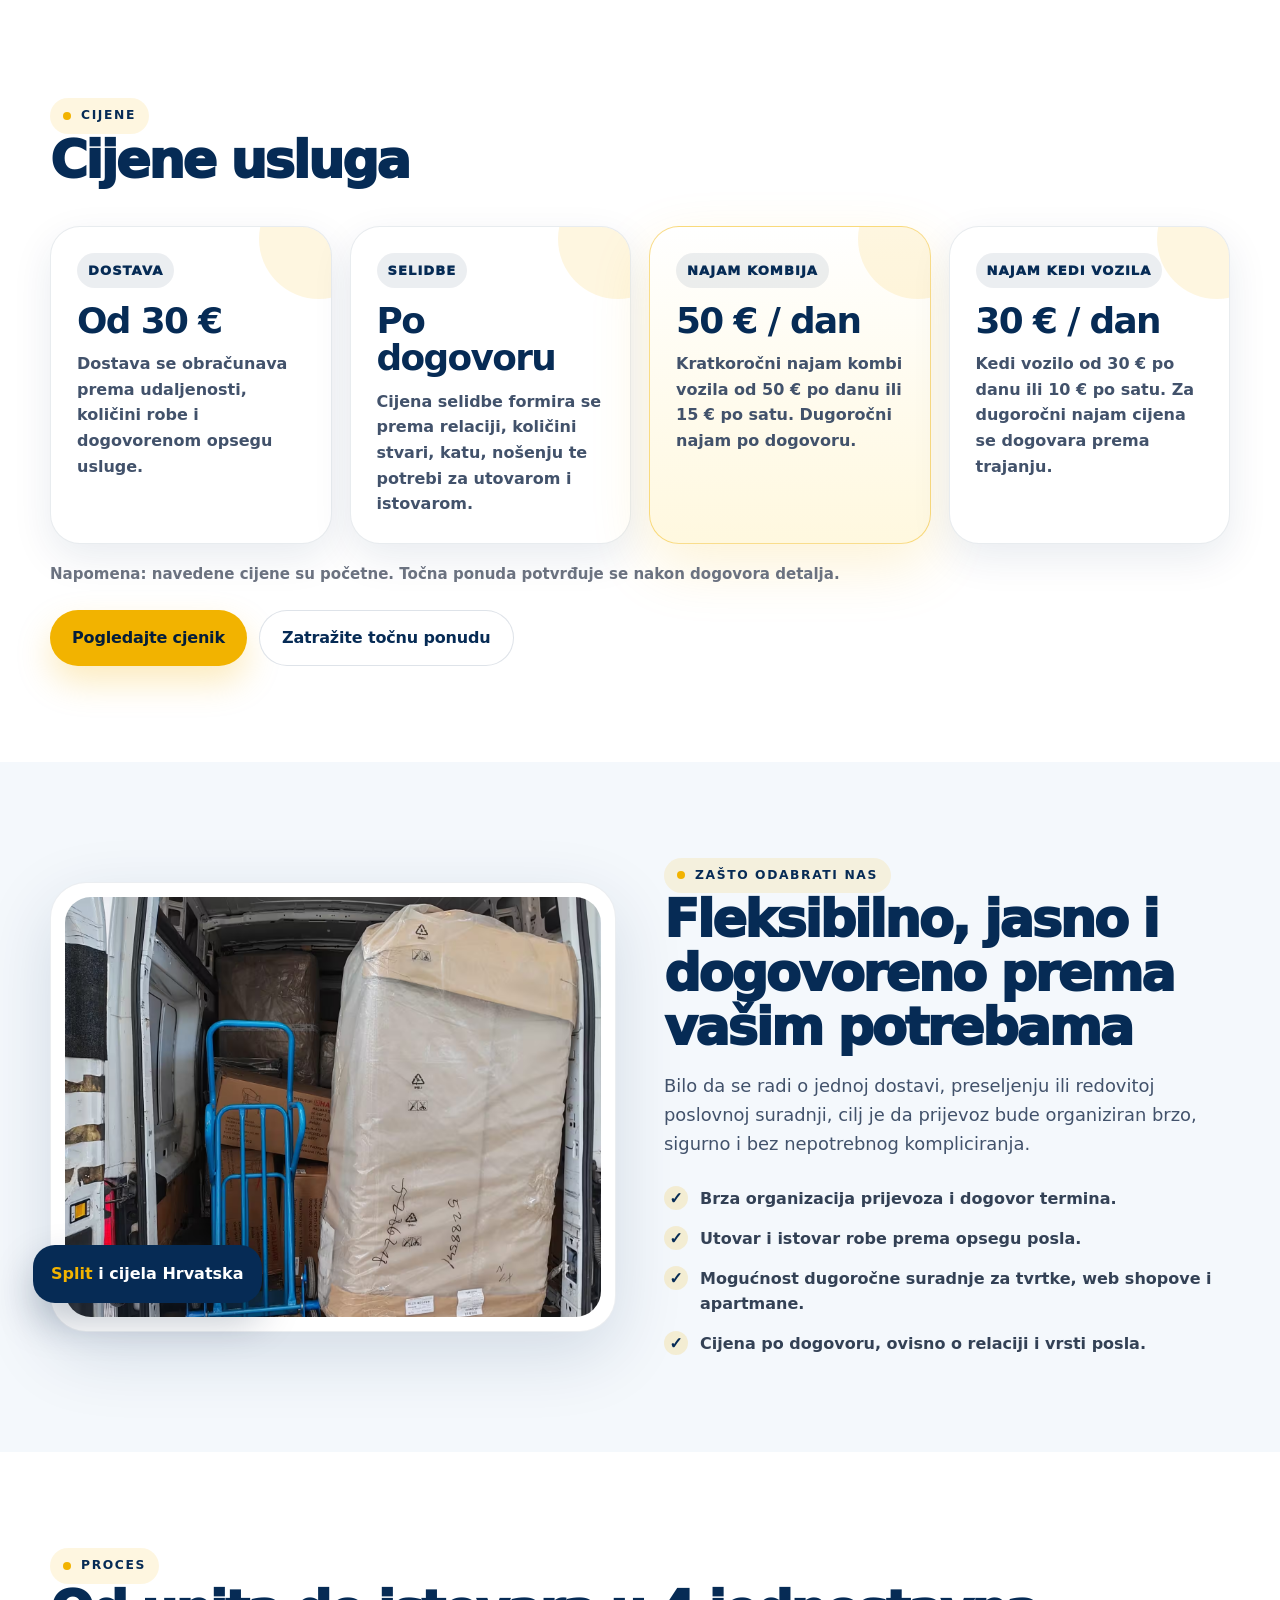
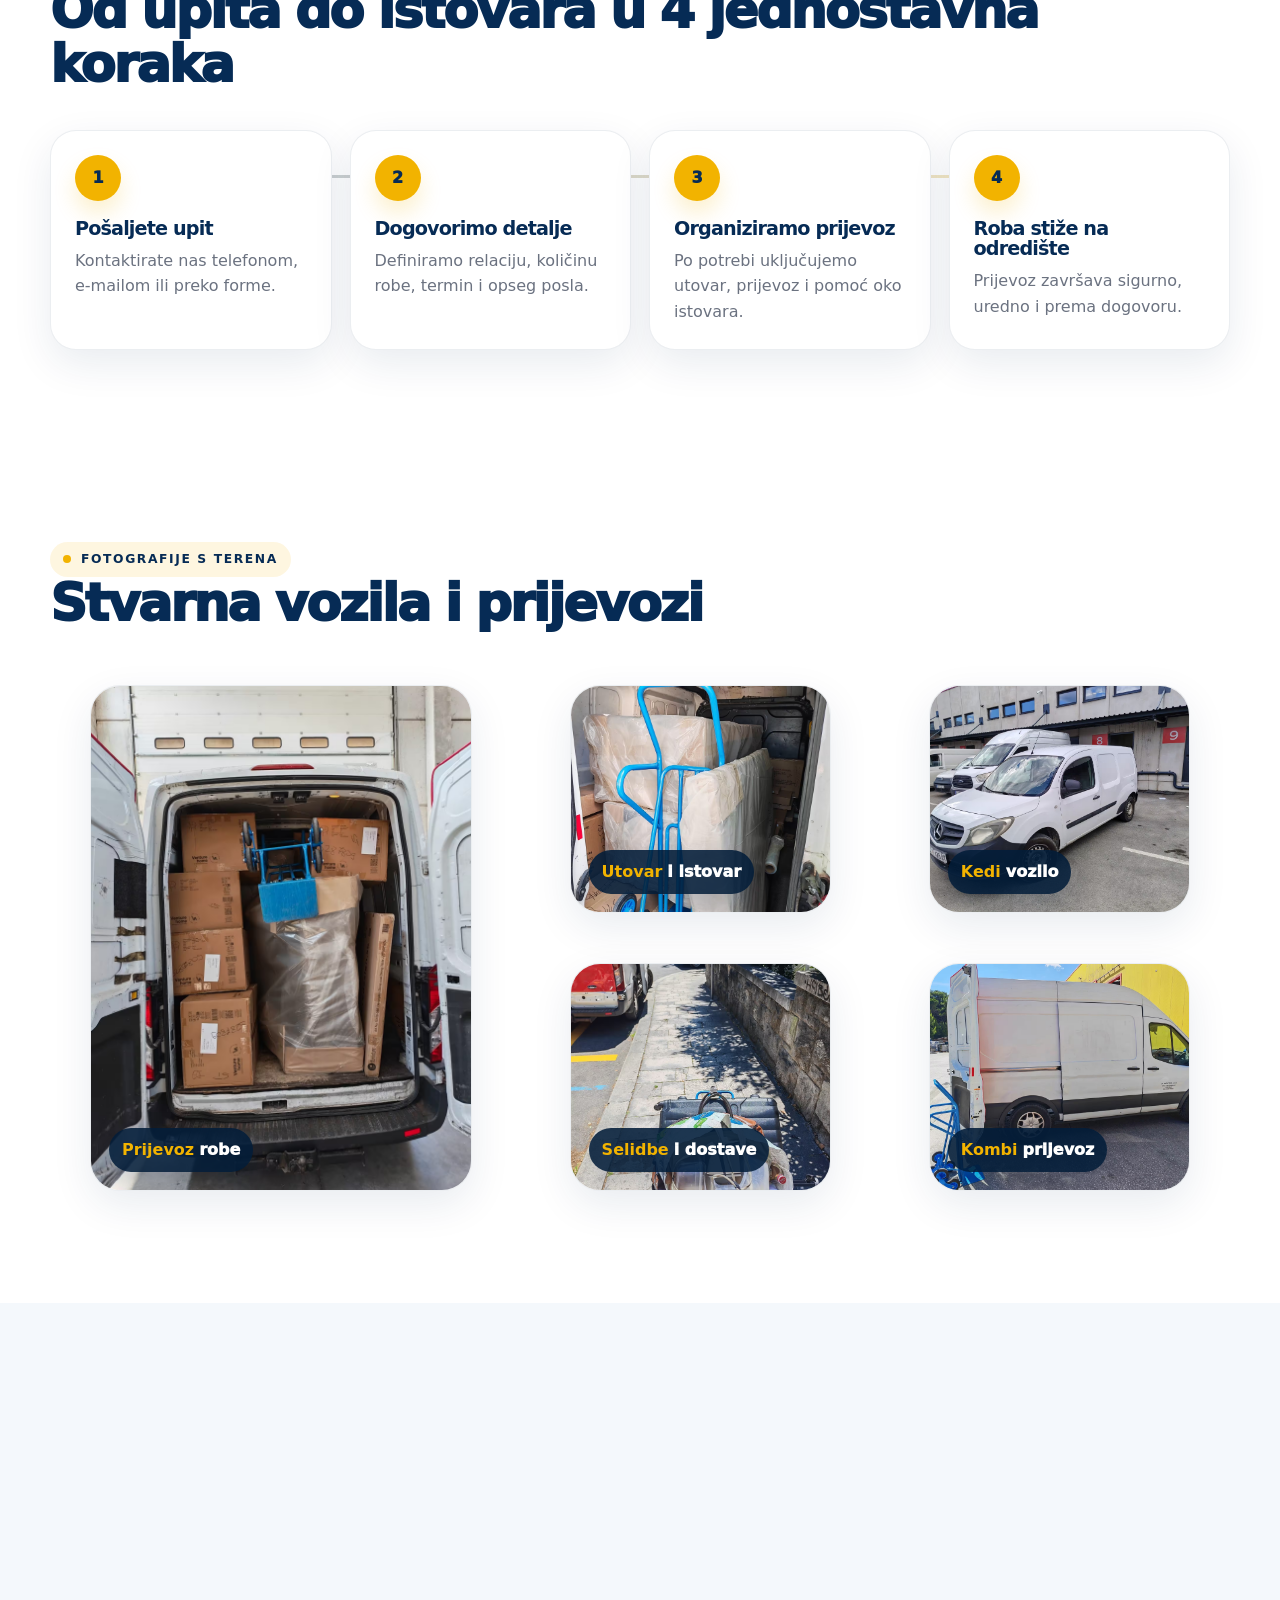
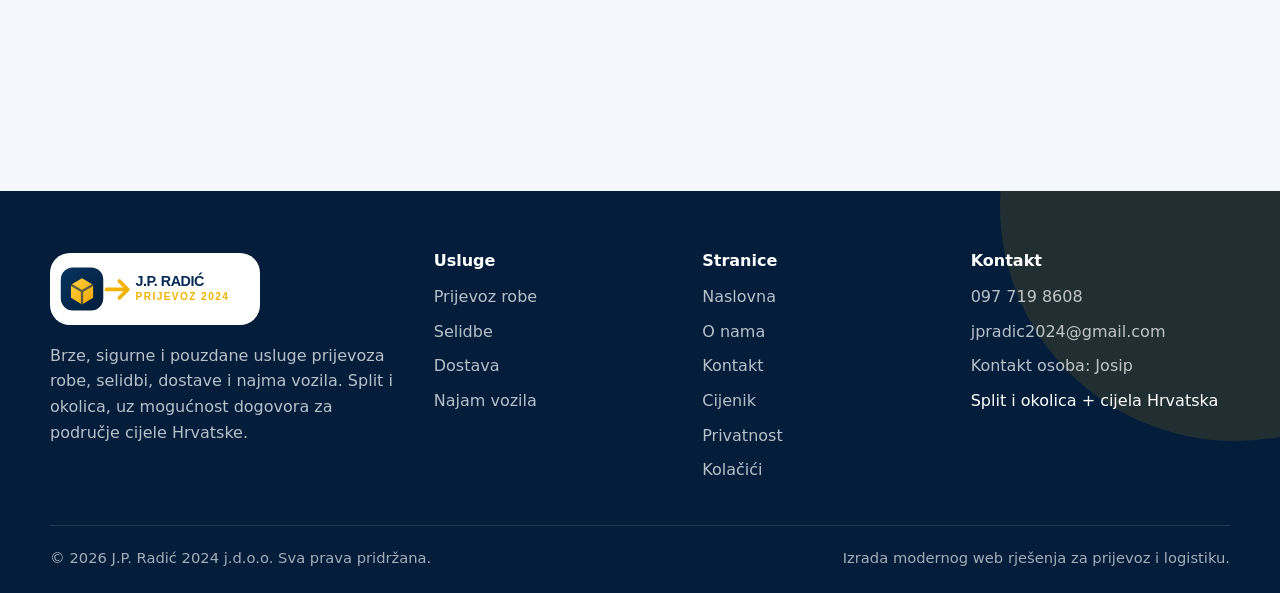
==== commit 46bf9027: "6" ====
--- a/index.html
+++ b/index.html
@@ -120,7 +120,6 @@
   <div class="container">
     <div class="section-head reveal">
       <div><span class="eyebrow">Cijene</span><h2>Cijene usluga</h2></div>
-      <p class="lead">Cijene su jasno postavljene za osnovne usluge, a konačan iznos ovisi o relaciji, trajanju, količini robe i potrebi za utovarom ili istovarom.</p>
     </div>
     <div class="pricing-grid">
       <article class="price-card reveal"><span class="price-label">Dostava</span><h3>Od 30 €</h3><p>Dostava se obračunava prema udaljenosti, količini robe i dogovorenom opsegu usluge.</p></article>
@@ -157,7 +156,6 @@
   <div class="container">
     <div class="section-head reveal">
       <div><span class="eyebrow">Proces</span><h2>Od upita do istovara u 4 jednostavna koraka</h2></div>
-      <p class="lead">Jasan proces pomaže da se sve dogovori brzo: relacija, vrijeme, vrsta robe i potreba za utovarom ili istovarom.</p>
     </div>
     <div class="process">
       <div class="step reveal"><div class="step-number">1</div><h3>Pošaljete upit</h3><p>Kontaktirate nas telefonom, e-mailom ili preko forme.</p></div>
@@ -173,7 +171,6 @@
   <div class="container">
     <div class="section-head reveal">
       <div><span class="eyebrow">Fotografije s terena</span><h2>Stvarna vozila i prijevozi</h2></div>
-      <p class="lead">Na web su dodane stvarne fotografije kombija, kedi vozila, utovara i robe kako bi stranica izgledala vjerodostojno i usklađeno s uslugama koje klijent nudi.</p>
     </div>
     <div class="work-gallery">
       <figure class="work-photo large reveal"><img loading="lazy" src="assets/img/photos/kombi-roba-kutije.avif" alt="Roba i kutije pripremljene za prijevoz u kombiju"><span><strong>Prijevoz</strong> robe</span></figure>
